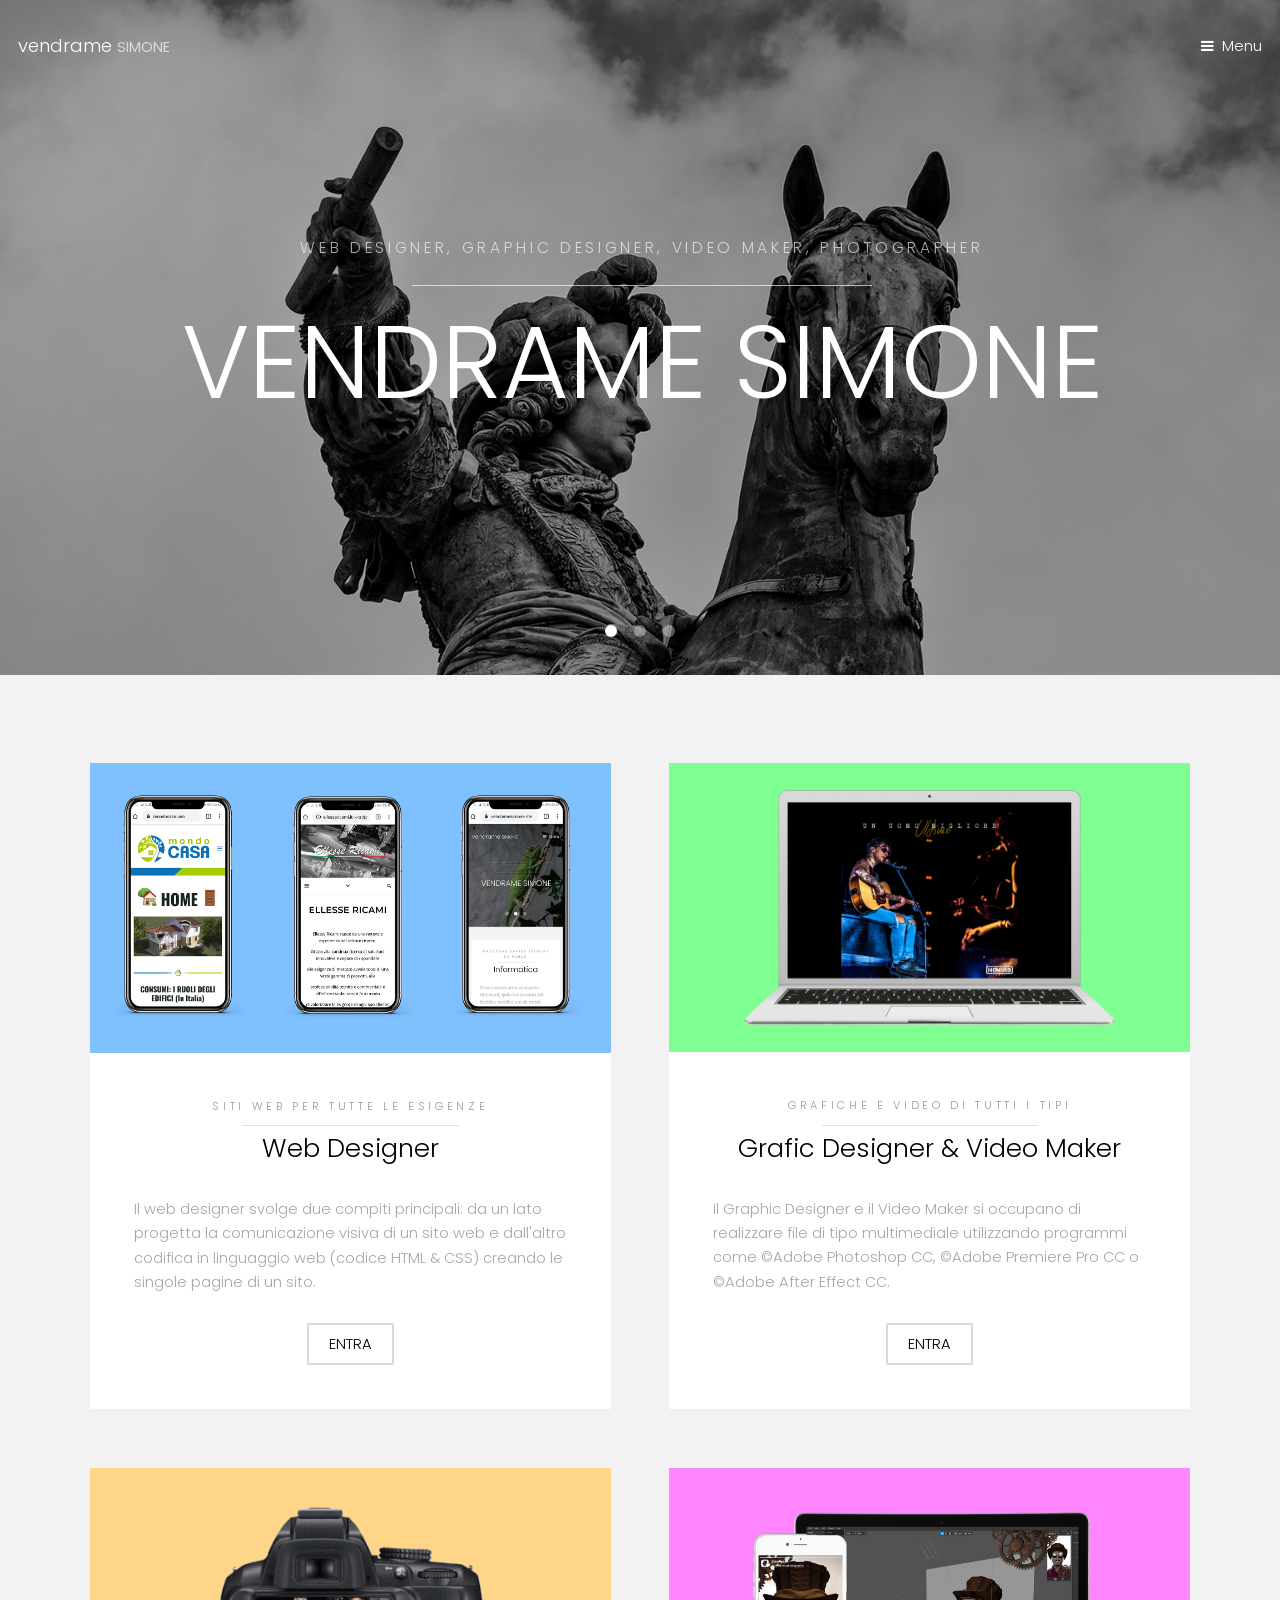
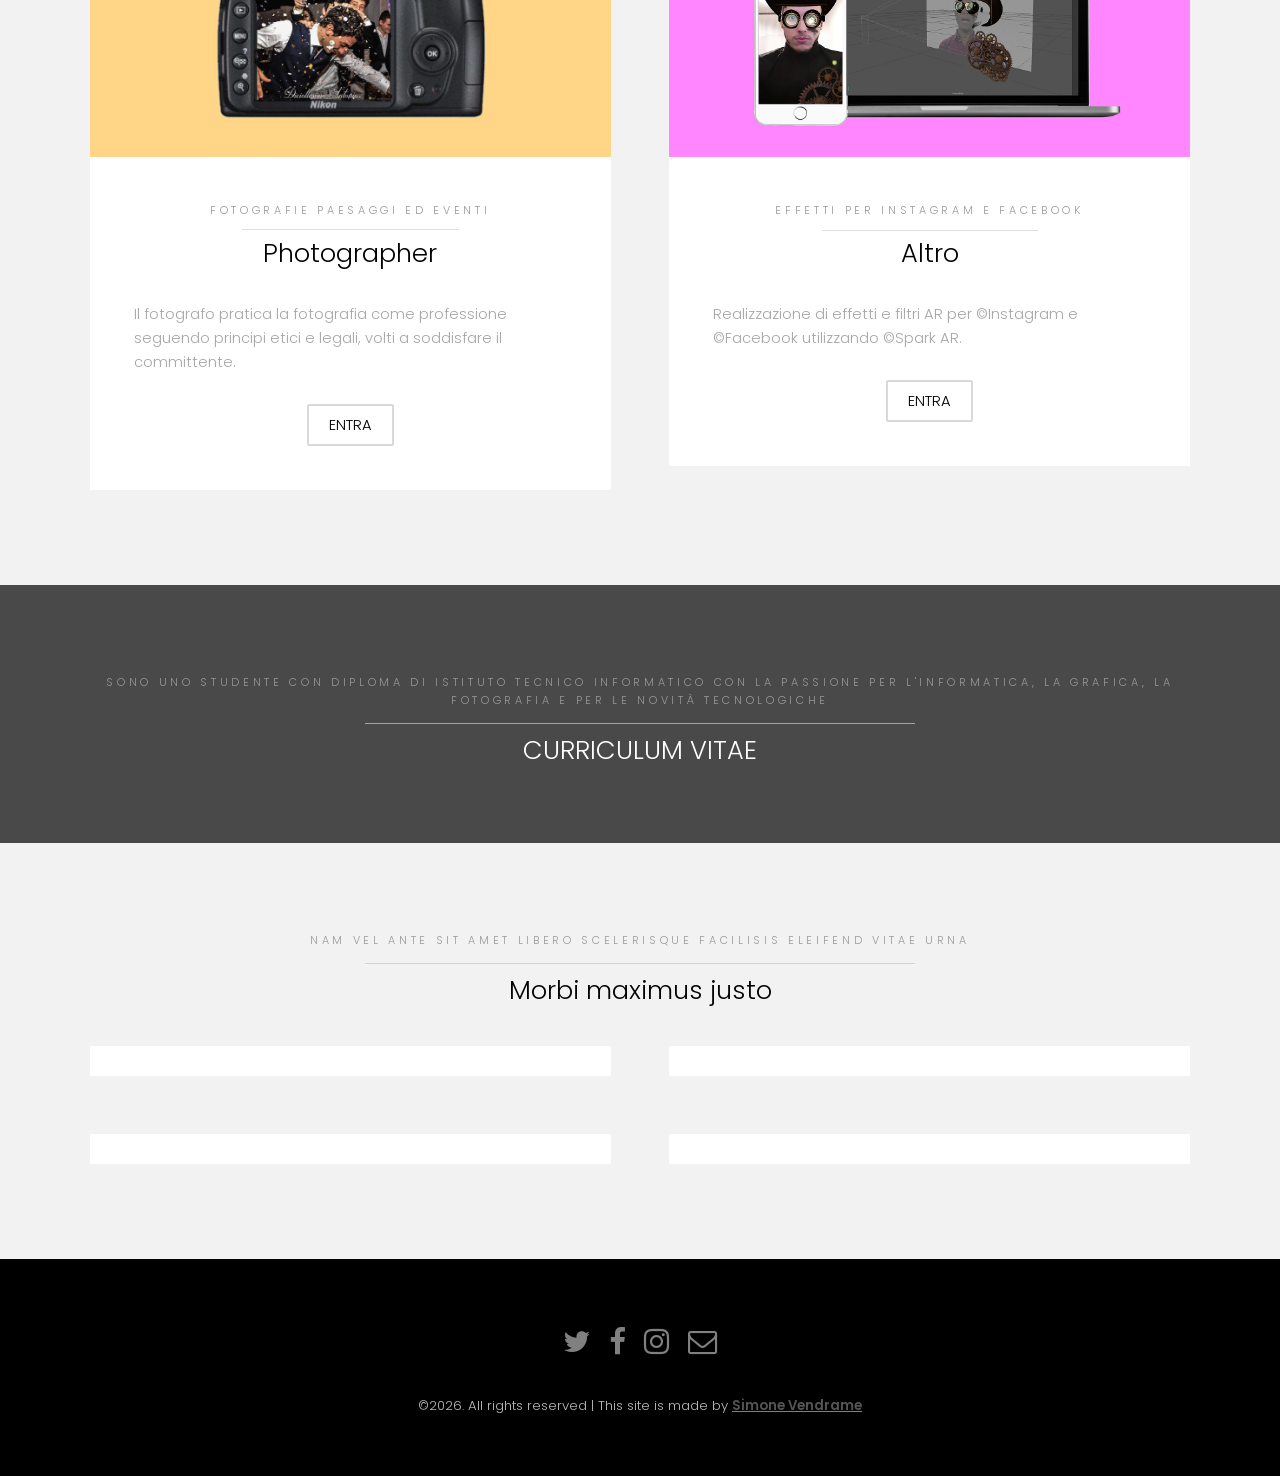
==== contactus.html @ 782433f9 "Add files via upload" ====
<!DOCTYPE HTML>
<html>
	<head>
		<title>Vendrame Simone</title>
		<link rel="shortcut icon" href="https://www.vendramesimone.me/images/favicon.ico" type="image/ico" />
		<meta charset="utf-8" />
		<meta name="viewport" content="width=device-width, initial-scale=1" />
		<link rel="stylesheet" href="assets/css/main.css" />
	</head>
	<body>

		<!-- Header -->
			<header id="header" class="alt">
				<div class="logo"><a src="https://www.vendramesimone.me">vendrame <span>SIMONE</span></a></div>
				<a href="#menu">Menu</a>
			</header>
		<!-- Nav -->
			<nav id="menu">
				<ul class="links">
					<li><a href="https://www.vendramesimone.me">Home</a></li>
					<li><a href="webdesigner.html">Web Designer</a></li>
					<li><a href="graphicdesigner.html">Graphic Designer</a></li>
					<li><a href="photographer.html">Photographer</a></li>
					<li><a href="other.html">Altro</a></li>
					<li><a href="contactus.html">Contatti</a></li>
					<li><a href="generic.html">generic</a></li>
					<li><a href="elements.html">elements</a></li>
				</ul>
			</nav>

		<!-- Banner -->
			<section class="banner full">
				<article>
					<img src="images/Parigi-185.jpg" alt="" />
					<div class="inner">
						<header>
							<p style="font-size: 1.2vw">Web Designer, Graphic Designer, Video Maker, Photographer</p>
							<a href="vendramesimone.me"><h2 style="font-size: 8vw">VENDRAME SIMONE</h2></a>
						</header>
					</div>
				</article>
				<article>
					<img src="images/POLA-28.jpg" alt="" />
					<div class="inner">
						<header>
							<p style="font-size: 1.2vw">Web Designer, Graphic Designer, Video Maker, Photographer</p>
							<a href="vendramesimone.me"><h2 style="font-size: 8vw">VENDRAME SIMONE</h2></a>
						</header>
					</div>
				</article>
				<article>
					<img src="images/Parigi-132.jpg"  alt="" />
					<div class="inner">
						<header>
							<p style="font-size: 1.2vw">Web Designer, Graphic Designer, Video Maker, Photographer</p>
							<a href="vendramesimone.me"><h2 style="font-size: 8vw">VENDRAME SIMONE</h2></a>
						</header>
					</div>
				</article>
			</section>

		<!-- One -->
			<section id="one" class="wrapper style2">
				<div class="inner">
					<div class="grid-style">

						<div>
							<div class="box">
								<div class="image fit">
									<img src="images/siti1.jpg" alt="" />
								</div>
								<div class="content">
									<header class="align-center">
										<p>siti web per tutte le esigenze</p>
										<h2>Web Designer</h2>
									</header>
									<p>Il web designer svolge due compiti principali: da un lato progetta la comunicazione visiva di un sito web e dall'altro codifica in linguaggio web (codice HTML & CSS) creando le singole pagine di un sito.</p>
									<footer class="align-center">
										<a href="#" class="button alt">Entra</a>
									</footer>
								</div>
							</div>
						</div>

						<div>
							<div class="box">
								<div class="image fit">
									<img src="images/grafica.gif" alt="" />
								</div>
								<div class="content">
									<header class="align-center">
										<p>grafiche e video di tutti i tipi</p>
										<h2>Grafic Designer & Video Maker</h2>
									</header>
									<p>Il Graphic Designer e il Video Maker si occupano di realizzare file di tipo multimediale utilizzando programmi come &copyAdobe Photoshop CC, &copyAdobe Premiere Pro CC o &copyAdobe After Effect CC.<br></p>
									<footer class="align-center">
										<a href="#" class="button alt">Entra</a>
									</footer>
								</div>
							</div>
						</div>
						<div>
							<div class="box">
								<div class="image fit">
									<img src="images/fotografie.gif" alt="" />
								</div>
								<div class="content">
									<header class="align-center">
										<p>fotografie paesaggi ed eventi</p>
										<h2>Photographer</h2>
									</header>
									<p>Il fotografo pratica la fotografia come professione seguendo principi etici e legali, volti a soddisfare il committente.<br></p>
									<footer class="align-center">
										<a href="#" class="button alt">Entra</a>
									</footer>
								</div>
							</div>
						</div>
						<div style="align:center">
							<div class="box">
								<div class="image fit">
									<img src="images/altro1.jpg" alt="" />
								</div>
								<div class="content">
									<header class="align-center">
										<p>effetti per instagram e facebook</p>
										<h2>Altro</h2>
									</header>
									<p>Realizzazione di effetti e filtri AR per &copyInstagram e &copyFacebook utilizzando &copySpark AR.</p>
									<footer class="align-center">
										<a href="#" class="button alt">Entra</a>
									</footer>
								</div>
							</div>
						</div>

					</div>
				</div>
			</section>

		<!-- Two -->
			<section id="two" class="wrapper style3">
				<div class="inner">
					<header class="align-center">
						<p>sono uno studente con diploma di Istituto Tecnico Informatico con la passione per l'informatica, la grafica, la fotografia e per le novità tecnologiche</p>
						<h2>CURRICULUM VITAE</h2>
					</header>
				</div>
			</section>

		<!-- Three -->
			<section id="three" class="wrapper style2">
				<div class="inner">
					<header class="align-center">
						<p class="special">Nam vel ante sit amet libero scelerisque facilisis eleifend vitae urna</p>
						<h2>Morbi maximus justo</h2>
					</header>
					<div class="gallery">
						<div>
							<div class="image fit">
								<a href="#"><img src="images/pic01.jpg" alt="" /></a>
							</div>
						</div>
						<div>
							<div class="image fit">
								<a href="#"><img src="images/pic02.jpg" alt="" /></a>
							</div>
						</div>
						<div>
							<div class="image fit">
								<a href="#"><img src="images/pic03.jpg" alt="" /></a>
							</div>
						</div>
						<div>
							<div class="image fit">
								<a href="#"><img src="images/pic04.jpg" alt="" /></a>
							</div>
						</div>
					</div>
				</div>
			</section>


		<!-- Footer -->
			<footer id="footer">
				<div class="container">
					<ul class="icons">
						<li><a href="#" class="icon fa-twitter"><span class="label">Twitter</span></a></li>
						<li><a href="#" class="icon fa-facebook"><span class="label">Facebook</span></a></li>
						<li><a href="#" class="icon fa-instagram"><span class="label">Instagram</span></a></li>
						<li><a href="#" class="icon fa-envelope-o"><span class="label">Email</span></a></li>
					</ul>
				</div>

				<div class="copyright">
					&copy;<script>document.write(new Date().getFullYear());</script>. All rights reserved | This site is made by <a href="https://www.vendramesimone.me"><b>Simone Vendrame</b></a>
				</div>
			</footer>

		<!-- Scripts -->
			<script src="assets/js/jquery.min.js"></script>
			<script src="assets/js/jquery.scrollex.min.js"></script>
			<script src="assets/js/skel.min.js"></script>
			<script src="assets/js/util.js"></script>
			<script src="assets/js/main.js"></script>
	</body>
</html>
---- assets/css/main.css ----
@charset "UTF-8";
@import url(font-awesome.min.css);
@import url("https://fonts.googleapis.com/css?family=Poppins:300,400,500,600,700");

/*
	Hielo by TEMPLATED
	templated.co @templatedco
	Released for free under the Creative Commons Attribution 3.0 license (templated.co/license)
*/

/* Reset */

	html, body, div, span, applet, object, iframe, h1, h2, h3, h4, h5, h6, p, blockquote, pre, a, abbr, acronym, address, big, cite, code, del, dfn, em, img, ins, kbd, q, s, samp, small, strike, strong, sub, sup, tt, var, b, u, i, center, dl, dt, dd, ol, ul, li, fieldset, form, label, legend, table, caption, tbody, tfoot, thead, tr, th, td, article, aside, canvas, details, embed, figure, figcaption, footer, header, hgroup, menu, nav, output, ruby, section, summary, time, mark, audio, video {
		margin: 0;
		padding: 0;
		border: 0;
		font-size: 100%;
		font: inherit;
		vertical-align: baseline;
	}

	article, aside, details, figcaption, figure, footer, header, hgroup, menu, nav, section {
		display: block;
	}

	body {
		line-height: 1;
	}

	ol, ul {
		list-style: none;
	}

	blockquote, q {
		quotes: none;
	}

	blockquote:before, blockquote:after, q:before, q:after {
		content: '';
		content: none;
	}

	table {
		border-collapse: collapse;
		border-spacing: 0;
	}

	body {
		-webkit-text-size-adjust: none;
	}

/* Box Model */

	*, *:before, *:after {
		-moz-box-sizing: border-box;
		-webkit-box-sizing: border-box;
		box-sizing: border-box;
	}

/* Containers */

	.container {
		margin-left: auto;
		margin-right: auto;
	}

	.container.\31 25\25 {
		width: 100%;
		max-width: 100rem;
		min-width: 80rem;
	}

	.container.\37 5\25 {
		width: 60rem;
	}

	.container.\35 0\25 {
		width: 40rem;
	}

	.container.\32 5\25 {
		width: 20rem;
	}

	.container {
		width: 80rem;
	}

	@media screen and (max-width: 1680px) {

		.container.\31 25\25 {
			width: 100%;
			max-width: 100rem;
			min-width: 80rem;
		}

		.container.\37 5\25 {
			width: 60rem;
		}

		.container.\35 0\25 {
			width: 40rem;
		}

		.container.\32 5\25 {
			width: 20rem;
		}

		.container {
			width: 80rem;
		}

	}

	@media screen and (max-width: 1280px) {

		.container.\31 25\25 {
			width: 100%;
			max-width: 81.25rem;
			min-width: 65rem;
		}

		.container.\37 5\25 {
			width: 48.75rem;
		}

		.container.\35 0\25 {
			width: 32.5rem;
		}

		.container.\32 5\25 {
			width: 16.25rem;
		}

		.container {
			width: 65rem;
		}

	}

	@media screen and (max-width: 980px) {

		.container.\31 25\25 {
			width: 100%;
			max-width: 112.5%;
			min-width: 90%;
		}

		.container.\37 5\25 {
			width: 67.5%;
		}

		.container.\35 0\25 {
			width: 45%;
		}

		.container.\32 5\25 {
			width: 22.5%;
		}

		.container {
			width: 90%;
		}

	}

	@media screen and (max-width: 736px) {

		.container.\31 25\25 {
			width: 100%;
			max-width: 112.5%;
			min-width: 90%;
		}

		.container.\37 5\25 {
			width: 67.5%;
		}

		.container.\35 0\25 {
			width: 45%;
		}

		.container.\32 5\25 {
			width: 22.5%;
		}

		.container {
			width: 90% !important;
		}

	}

	@media screen and (max-width: 480px) {

		.container.\31 25\25 {
			width: 100%;
			max-width: 112.5%;
			min-width: 90%;
		}

		.container.\37 5\25 {
			width: 67.5%;
		}

		.container.\35 0\25 {
			width: 45%;
		}

		.container.\32 5\25 {
			width: 22.5%;
		}

		.container {
			width: 90% !important;
		}

	}

/* Grid */

	.row {
		border-bottom: solid 1px transparent;
		-moz-box-sizing: border-box;
		-webkit-box-sizing: border-box;
		box-sizing: border-box;
	}

	.row > * {
		float: left;
		-moz-box-sizing: border-box;
		-webkit-box-sizing: border-box;
		box-sizing: border-box;
	}

	.row:after, .row:before {
		content: '';
		display: block;
		clear: both;
		height: 0;
	}

	.row.uniform > * > :first-child {
		margin-top: 0;
	}

	.row.uniform > * > :last-child {
		margin-bottom: 0;
	}

	.row.\30 \25 > * {
		padding: 0 0 0 0rem;
	}

	.row.\30 \25 {
		margin: 0 0 -1px 0rem;
	}

	.row.uniform.\30 \25 > * {
		padding: 0rem 0 0 0rem;
	}

	.row.uniform.\30 \25 {
		margin: 0rem 0 -1px 0rem;
	}

	.row > * {
		padding: 0 0 0 2rem;
	}

	.row {
		margin: 0 0 -1px -2rem;
	}

	.row.uniform > * {
		padding: 2rem 0 0 2rem;
	}

	.row.uniform {
		margin: -2rem 0 -1px -2rem;
	}

	.row.\32 00\25 > * {
		padding: 0 0 0 4rem;
	}

	.row.\32 00\25 {
		margin: 0 0 -1px -4rem;
	}

	.row.uniform.\32 00\25 > * {
		padding: 4rem 0 0 4rem;
	}

	.row.uniform.\32 00\25 {
		margin: -4rem 0 -1px -4rem;
	}

	.row.\31 50\25 > * {
		padding: 0 0 0 3rem;
	}

	.row.\31 50\25 {
		margin: 0 0 -1px -3rem;
	}

	.row.uniform.\31 50\25 > * {
		padding: 3rem 0 0 3rem;
	}

	.row.uniform.\31 50\25 {
		margin: -3rem 0 -1px -3rem;
	}

	.row.\35 0\25 > * {
		padding: 0 0 0 1rem;
	}

	.row.\35 0\25 {
		margin: 0 0 -1px -1rem;
	}

	.row.uniform.\35 0\25 > * {
		padding: 1rem 0 0 1rem;
	}

	.row.uniform.\35 0\25 {
		margin: -1rem 0 -1px -1rem;
	}

	.row.\32 5\25 > * {
		padding: 0 0 0 0.5rem;
	}

	.row.\32 5\25 {
		margin: 0 0 -1px -0.5rem;
	}

	.row.uniform.\32 5\25 > * {
		padding: 0.5rem 0 0 0.5rem;
	}

	.row.uniform.\32 5\25 {
		margin: -0.5rem 0 -1px -0.5rem;
	}

	.\31 2u, .\31 2u\24 {
		width: 100%;
		clear: none;
		margin-left: 0;
	}

	.\31 1u, .\31 1u\24 {
		width: 91.6666666667%;
		clear: none;
		margin-left: 0;
	}

	.\31 0u, .\31 0u\24 {
		width: 83.3333333333%;
		clear: none;
		margin-left: 0;
	}

	.\39 u, .\39 u\24 {
		width: 75%;
		clear: none;
		margin-left: 0;
	}

	.\38 u, .\38 u\24 {
		width: 66.6666666667%;
		clear: none;
		margin-left: 0;
	}

	.\37 u, .\37 u\24 {
		width: 58.3333333333%;
		clear: none;
		margin-left: 0;
	}

	.\36 u, .\36 u\24 {
		width: 50%;
		clear: none;
		margin-left: 0;
	}

	.\35 u, .\35 u\24 {
		width: 41.6666666667%;
		clear: none;
		margin-left: 0;
	}

	.\34 u, .\34 u\24 {
		width: 33.3333333333%;
		clear: none;
		margin-left: 0;
	}

	.\33 u, .\33 u\24 {
		width: 25%;
		clear: none;
		margin-left: 0;
	}

	.\32 u, .\32 u\24 {
		width: 16.6666666667%;
		clear: none;
		margin-left: 0;
	}

	.\31 u, .\31 u\24 {
		width: 8.3333333333%;
		clear: none;
		margin-left: 0;
	}

	.\31 2u\24 + *,
	.\31 1u\24 + *,
	.\31 0u\24 + *,
	.\39 u\24 + *,
	.\38 u\24 + *,
	.\37 u\24 + *,
	.\36 u\24 + *,
	.\35 u\24 + *,
	.\34 u\24 + *,
	.\33 u\24 + *,
	.\32 u\24 + *,
	.\31 u\24 + * {
		clear: left;
	}

	.\-11u {
		margin-left: 91.66667%;
	}

	.\-10u {
		margin-left: 83.33333%;
	}

	.\-9u {
		margin-left: 75%;
	}

	.\-8u {
		margin-left: 66.66667%;
	}

	.\-7u {
		margin-left: 58.33333%;
	}

	.\-6u {
		margin-left: 50%;
	}

	.\-5u {
		margin-left: 41.66667%;
	}

	.\-4u {
		margin-left: 33.33333%;
	}

	.\-3u {
		margin-left: 25%;
	}

	.\-2u {
		margin-left: 16.66667%;
	}

	.\-1u {
		margin-left: 8.33333%;
	}

	@media screen and (max-width: 1680px) {

		.row > * {
			padding: 0 0 0 2rem;
		}

		.row {
			margin: 0 0 -1px -2rem;
		}

		.row.uniform > * {
			padding: 2rem 0 0 2rem;
		}

		.row.uniform {
			margin: -2rem 0 -1px -2rem;
		}

		.row.\32 00\25 > * {
			padding: 0 0 0 4rem;
		}

		.row.\32 00\25 {
			margin: 0 0 -1px -4rem;
		}

		.row.uniform.\32 00\25 > * {
			padding: 4rem 0 0 4rem;
		}

		.row.uniform.\32 00\25 {
			margin: -4rem 0 -1px -4rem;
		}

		.row.\31 50\25 > * {
			padding: 0 0 0 3rem;
		}

		.row.\31 50\25 {
			margin: 0 0 -1px -3rem;
		}

		.row.uniform.\31 50\25 > * {
			padding: 3rem 0 0 3rem;
		}

		.row.uniform.\31 50\25 {
			margin: -3rem 0 -1px -3rem;
		}

		.row.\35 0\25 > * {
			padding: 0 0 0 1rem;
		}

		.row.\35 0\25 {
			margin: 0 0 -1px -1rem;
		}

		.row.uniform.\35 0\25 > * {
			padding: 1rem 0 0 1rem;
		}

		.row.uniform.\35 0\25 {
			margin: -1rem 0 -1px -1rem;
		}

		.row.\32 5\25 > * {
			padding: 0 0 0 0.5rem;
		}

		.row.\32 5\25 {
			margin: 0 0 -1px -0.5rem;
		}

		.row.uniform.\32 5\25 > * {
			padding: 0.5rem 0 0 0.5rem;
		}

		.row.uniform.\32 5\25 {
			margin: -0.5rem 0 -1px -0.5rem;
		}

		.\31 2u\28xlarge\29, .\31 2u\24\28xlarge\29 {
			width: 100%;
			clear: none;
			margin-left: 0;
		}

		.\31 1u\28xlarge\29, .\31 1u\24\28xlarge\29 {
			width: 91.6666666667%;
			clear: none;
			margin-left: 0;
		}

		.\31 0u\28xlarge\29, .\31 0u\24\28xlarge\29 {
			width: 83.3333333333%;
			clear: none;
			margin-left: 0;
		}

		.\39 u\28xlarge\29, .\39 u\24\28xlarge\29 {
			width: 75%;
			clear: none;
			margin-left: 0;
		}

		.\38 u\28xlarge\29, .\38 u\24\28xlarge\29 {
			width: 66.6666666667%;
			clear: none;
			margin-left: 0;
		}

		.\37 u\28xlarge\29, .\37 u\24\28xlarge\29 {
			width: 58.3333333333%;
			clear: none;
			margin-left: 0;
		}

		.\36 u\28xlarge\29, .\36 u\24\28xlarge\29 {
			width: 50%;
			clear: none;
			margin-left: 0;
		}

		.\35 u\28xlarge\29, .\35 u\24\28xlarge\29 {
			width: 41.6666666667%;
			clear: none;
			margin-left: 0;
		}

		.\34 u\28xlarge\29, .\34 u\24\28xlarge\29 {
			width: 33.3333333333%;
			clear: none;
			margin-left: 0;
		}

		.\33 u\28xlarge\29, .\33 u\24\28xlarge\29 {
			width: 25%;
			clear: none;
			margin-left: 0;
		}

		.\32 u\28xlarge\29, .\32 u\24\28xlarge\29 {
			width: 16.6666666667%;
			clear: none;
			margin-left: 0;
		}

		.\31 u\28xlarge\29, .\31 u\24\28xlarge\29 {
			width: 8.3333333333%;
			clear: none;
			margin-left: 0;
		}

		.\31 2u\24\28xlarge\29 + *,
		.\31 1u\24\28xlarge\29 + *,
		.\31 0u\24\28xlarge\29 + *,
		.\39 u\24\28xlarge\29 + *,
		.\38 u\24\28xlarge\29 + *,
		.\37 u\24\28xlarge\29 + *,
		.\36 u\24\28xlarge\29 + *,
		.\35 u\24\28xlarge\29 + *,
		.\34 u\24\28xlarge\29 + *,
		.\33 u\24\28xlarge\29 + *,
		.\32 u\24\28xlarge\29 + *,
		.\31 u\24\28xlarge\29 + * {
			clear: left;
		}

		.\-11u\28xlarge\29 {
			margin-left: 91.66667%;
		}

		.\-10u\28xlarge\29 {
			margin-left: 83.33333%;
		}

		.\-9u\28xlarge\29 {
			margin-left: 75%;
		}

		.\-8u\28xlarge\29 {
			margin-left: 66.66667%;
		}

		.\-7u\28xlarge\29 {
			margin-left: 58.33333%;
		}

		.\-6u\28xlarge\29 {
			margin-left: 50%;
		}

		.\-5u\28xlarge\29 {
			margin-left: 41.66667%;
		}

		.\-4u\28xlarge\29 {
			margin-left: 33.33333%;
		}

		.\-3u\28xlarge\29 {
			margin-left: 25%;
		}

		.\-2u\28xlarge\29 {
			margin-left: 16.66667%;
		}

		.\-1u\28xlarge\29 {
			margin-left: 8.33333%;
		}

	}

	@media screen and (max-width: 1280px) {

		.row > * {
			padding: 0 0 0 1.5rem;
		}

		.row {
			margin: 0 0 -1px -1.5rem;
		}

		.row.uniform > * {
			padding: 1.5rem 0 0 1.5rem;
		}

		.row.uniform {
			margin: -1.5rem 0 -1px -1.5rem;
		}

		.row.\32 00\25 > * {
			padding: 0 0 0 3rem;
		}

		.row.\32 00\25 {
			margin: 0 0 -1px -3rem;
		}

		.row.uniform.\32 00\25 > * {
			padding: 3rem 0 0 3rem;
		}

		.row.uniform.\32 00\25 {
			margin: -3rem 0 -1px -3rem;
		}

		.row.\31 50\25 > * {
			padding: 0 0 0 2.25rem;
		}

		.row.\31 50\25 {
			margin: 0 0 -1px -2.25rem;
		}

		.row.uniform.\31 50\25 > * {
			padding: 2.25rem 0 0 2.25rem;
		}

		.row.uniform.\31 50\25 {
			margin: -2.25rem 0 -1px -2.25rem;
		}

		.row.\35 0\25 > * {
			padding: 0 0 0 0.75rem;
		}

		.row.\35 0\25 {
			margin: 0 0 -1px -0.75rem;
		}

		.row.uniform.\35 0\25 > * {
			padding: 0.75rem 0 0 0.75rem;
		}

		.row.uniform.\35 0\25 {
			margin: -0.75rem 0 -1px -0.75rem;
		}

		.row.\32 5\25 > * {
			padding: 0 0 0 0.375rem;
		}

		.row.\32 5\25 {
			margin: 0 0 -1px -0.375rem;
		}

		.row.uniform.\32 5\25 > * {
			padding: 0.375rem 0 0 0.375rem;
		}

		.row.uniform.\32 5\25 {
			margin: -0.375rem 0 -1px -0.375rem;
		}

		.\31 2u\28large\29, .\31 2u\24\28large\29 {
			width: 100%;
			clear: none;
			margin-left: 0;
		}

		.\31 1u\28large\29, .\31 1u\24\28large\29 {
			width: 91.6666666667%;
			clear: none;
			margin-left: 0;
		}

		.\31 0u\28large\29, .\31 0u\24\28large\29 {
			width: 83.3333333333%;
			clear: none;
			margin-left: 0;
		}

		.\39 u\28large\29, .\39 u\24\28large\29 {
			width: 75%;
			clear: none;
			margin-left: 0;
		}

		.\38 u\28large\29, .\38 u\24\28large\29 {
			width: 66.6666666667%;
			clear: none;
			margin-left: 0;
		}

		.\37 u\28large\29, .\37 u\24\28large\29 {
			width: 58.3333333333%;
			clear: none;
			margin-left: 0;
		}

		.\36 u\28large\29, .\36 u\24\28large\29 {
			width: 50%;
			clear: none;
			margin-left: 0;
		}

		.\35 u\28large\29, .\35 u\24\28large\29 {
			width: 41.6666666667%;
			clear: none;
			margin-left: 0;
		}

		.\34 u\28large\29, .\34 u\24\28large\29 {
			width: 33.3333333333%;
			clear: none;
			margin-left: 0;
		}

		.\33 u\28large\29, .\33 u\24\28large\29 {
			width: 25%;
			clear: none;
			margin-left: 0;
		}

		.\32 u\28large\29, .\32 u\24\28large\29 {
			width: 16.6666666667%;
			clear: none;
			margin-left: 0;
		}

		.\31 u\28large\29, .\31 u\24\28large\29 {
			width: 8.3333333333%;
			clear: none;
			margin-left: 0;
		}

		.\31 2u\24\28large\29 + *,
		.\31 1u\24\28large\29 + *,
		.\31 0u\24\28large\29 + *,
		.\39 u\24\28large\29 + *,
		.\38 u\24\28large\29 + *,
		.\37 u\24\28large\29 + *,
		.\36 u\24\28large\29 + *,
		.\35 u\24\28large\29 + *,
		.\34 u\24\28large\29 + *,
		.\33 u\24\28large\29 + *,
		.\32 u\24\28large\29 + *,
		.\31 u\24\28large\29 + * {
			clear: left;
		}

		.\-11u\28large\29 {
			margin-left: 91.66667%;
		}

		.\-10u\28large\29 {
			margin-left: 83.33333%;
		}

		.\-9u\28large\29 {
			margin-left: 75%;
		}

		.\-8u\28large\29 {
			margin-left: 66.66667%;
		}

		.\-7u\28large\29 {
			margin-left: 58.33333%;
		}

		.\-6u\28large\29 {
			margin-left: 50%;
		}

		.\-5u\28large\29 {
			margin-left: 41.66667%;
		}

		.\-4u\28large\29 {
			margin-left: 33.33333%;
		}

		.\-3u\28large\29 {
			margin-left: 25%;
		}

		.\-2u\28large\29 {
			margin-left: 16.66667%;
		}

		.\-1u\28large\29 {
			margin-left: 8.33333%;
		}

	}

	@media screen and (max-width: 980px) {

		.row > * {
			padding: 0 0 0 1.5rem;
		}

		.row {
			margin: 0 0 -1px -1.5rem;
		}

		.row.uniform > * {
			padding: 1.5rem 0 0 1.5rem;
		}

		.row.uniform {
			margin: -1.5rem 0 -1px -1.5rem;
		}

		.row.\32 00\25 > * {
			padding: 0 0 0 3rem;
		}

		.row.\32 00\25 {
			margin: 0 0 -1px -3rem;
		}

		.row.uniform.\32 00\25 > * {
			padding: 3rem 0 0 3rem;
		}

		.row.uniform.\32 00\25 {
			margin: -3rem 0 -1px -3rem;
		}

		.row.\31 50\25 > * {
			padding: 0 0 0 2.25rem;
		}

		.row.\31 50\25 {
			margin: 0 0 -1px -2.25rem;
		}

		.row.uniform.\31 50\25 > * {
			padding: 2.25rem 0 0 2.25rem;
		}

		.row.uniform.\31 50\25 {
			margin: -2.25rem 0 -1px -2.25rem;
		}

		.row.\35 0\25 > * {
			padding: 0 0 0 0.75rem;
		}

		.row.\35 0\25 {
			margin: 0 0 -1px -0.75rem;
		}

		.row.uniform.\35 0\25 > * {
			padding: 0.75rem 0 0 0.75rem;
		}

		.row.uniform.\35 0\25 {
			margin: -0.75rem 0 -1px -0.75rem;
		}

		.row.\32 5\25 > * {
			padding: 0 0 0 0.375rem;
		}

		.row.\32 5\25 {
			margin: 0 0 -1px -0.375rem;
		}

		.row.uniform.\32 5\25 > * {
			padding: 0.375rem 0 0 0.375rem;
		}

		.row.uniform.\32 5\25 {
			margin: -0.375rem 0 -1px -0.375rem;
		}

		.\31 2u\28medium\29, .\31 2u\24\28medium\29 {
			width: 100%;
			clear: none;
			margin-left: 0;
		}

		.\31 1u\28medium\29, .\31 1u\24\28medium\29 {
			width: 91.6666666667%;
			clear: none;
			margin-left: 0;
		}

		.\31 0u\28medium\29, .\31 0u\24\28medium\29 {
			width: 83.3333333333%;
			clear: none;
			margin-left: 0;
		}

		.\39 u\28medium\29, .\39 u\24\28medium\29 {
			width: 75%;
			clear: none;
			margin-left: 0;
		}

		.\38 u\28medium\29, .\38 u\24\28medium\29 {
			width: 66.6666666667%;
			clear: none;
			margin-left: 0;
		}

		.\37 u\28medium\29, .\37 u\24\28medium\29 {
			width: 58.3333333333%;
			clear: none;
			margin-left: 0;
		}

		.\36 u\28medium\29, .\36 u\24\28medium\29 {
			width: 50%;
			clear: none;
			margin-left: 0;
		}

		.\35 u\28medium\29, .\35 u\24\28medium\29 {
			width: 41.6666666667%;
			clear: none;
			margin-left: 0;
		}

		.\34 u\28medium\29, .\34 u\24\28medium\29 {
			width: 33.3333333333%;
			clear: none;
			margin-left: 0;
		}

		.\33 u\28medium\29, .\33 u\24\28medium\29 {
			width: 25%;
			clear: none;
			margin-left: 0;
		}

		.\32 u\28medium\29, .\32 u\24\28medium\29 {
			width: 16.6666666667%;
			clear: none;
			margin-left: 0;
		}

		.\31 u\28medium\29, .\31 u\24\28medium\29 {
			width: 8.3333333333%;
			clear: none;
			margin-left: 0;
		}

		.\31 2u\24\28medium\29 + *,
		.\31 1u\24\28medium\29 + *,
		.\31 0u\24\28medium\29 + *,
		.\39 u\24\28medium\29 + *,
		.\38 u\24\28medium\29 + *,
		.\37 u\24\28medium\29 + *,
		.\36 u\24\28medium\29 + *,
		.\35 u\24\28medium\29 + *,
		.\34 u\24\28medium\29 + *,
		.\33 u\24\28medium\29 + *,
		.\32 u\24\28medium\29 + *,
		.\31 u\24\28medium\29 + * {
			clear: left;
		}

		.\-11u\28medium\29 {
			margin-left: 91.66667%;
		}

		.\-10u\28medium\29 {
			margin-left: 83.33333%;
		}

		.\-9u\28medium\29 {
			margin-left: 75%;
		}

		.\-8u\28medium\29 {
			margin-left: 66.66667%;
		}

		.\-7u\28medium\29 {
			margin-left: 58.33333%;
		}

		.\-6u\28medium\29 {
			margin-left: 50%;
		}

		.\-5u\28medium\29 {
			margin-left: 41.66667%;
		}

		.\-4u\28medium\29 {
			margin-left: 33.33333%;
		}

		.\-3u\28medium\29 {
			margin-left: 25%;
		}

		.\-2u\28medium\29 {
			margin-left: 16.66667%;
		}

		.\-1u\28medium\29 {
			margin-left: 8.33333%;
		}

	}

	@media screen and (max-width: 736px) {

		.row > * {
			padding: 0 0 0 1.25rem;
		}

		.row {
			margin: 0 0 -1px -1.25rem;
		}

		.row.uniform > * {
			padding: 1.25rem 0 0 1.25rem;
		}

		.row.uniform {
			margin: -1.25rem 0 -1px -1.25rem;
		}

		.row.\32 00\25 > * {
			padding: 0 0 0 2.5rem;
		}

		.row.\32 00\25 {
			margin: 0 0 -1px -2.5rem;
		}

		.row.uniform.\32 00\25 > * {
			padding: 2.5rem 0 0 2.5rem;
		}

		.row.uniform.\32 00\25 {
			margin: -2.5rem 0 -1px -2.5rem;
		}

		.row.\31 50\25 > * {
			padding: 0 0 0 1.875rem;
		}

		.row.\31 50\25 {
			margin: 0 0 -1px -1.875rem;
		}

		.row.uniform.\31 50\25 > * {
			padding: 1.875rem 0 0 1.875rem;
		}

		.row.uniform.\31 50\25 {
			margin: -1.875rem 0 -1px -1.875rem;
		}

		.row.\35 0\25 > * {
			padding: 0 0 0 0.625rem;
		}

		.row.\35 0\25 {
			margin: 0 0 -1px -0.625rem;
		}

		.row.uniform.\35 0\25 > * {
			padding: 0.625rem 0 0 0.625rem;
		}

		.row.uniform.\35 0\25 {
			margin: -0.625rem 0 -1px -0.625rem;
		}

		.row.\32 5\25 > * {
			padding: 0 0 0 0.3125rem;
		}

		.row.\32 5\25 {
			margin: 0 0 -1px -0.3125rem;
		}

		.row.uniform.\32 5\25 > * {
			padding: 0.3125rem 0 0 0.3125rem;
		}

		.row.uniform.\32 5\25 {
			margin: -0.3125rem 0 -1px -0.3125rem;
		}

		.\31 2u\28small\29, .\31 2u\24\28small\29 {
			width: 100%;
			clear: none;
			margin-left: 0;
		}

		.\31 1u\28small\29, .\31 1u\24\28small\29 {
			width: 91.6666666667%;
			clear: none;
			margin-left: 0;
		}

		.\31 0u\28small\29, .\31 0u\24\28small\29 {
			width: 83.3333333333%;
			clear: none;
			margin-left: 0;
		}

		.\39 u\28small\29, .\39 u\24\28small\29 {
			width: 75%;
			clear: none;
			margin-left: 0;
		}

		.\38 u\28small\29, .\38 u\24\28small\29 {
			width: 66.6666666667%;
			clear: none;
			margin-left: 0;
		}

		.\37 u\28small\29, .\37 u\24\28small\29 {
			width: 58.3333333333%;
			clear: none;
			margin-left: 0;
		}

		.\36 u\28small\29, .\36 u\24\28small\29 {
			width: 50%;
			clear: none;
			margin-left: 0;
		}

		.\35 u\28small\29, .\35 u\24\28small\29 {
			width: 41.6666666667%;
			clear: none;
			margin-left: 0;
		}

		.\34 u\28small\29, .\34 u\24\28small\29 {
			width: 33.3333333333%;
			clear: none;
			margin-left: 0;
		}

		.\33 u\28small\29, .\33 u\24\28small\29 {
			width: 25%;
			clear: none;
			margin-left: 0;
		}

		.\32 u\28small\29, .\32 u\24\28small\29 {
			width: 16.6666666667%;
			clear: none;
			margin-left: 0;
		}

		.\31 u\28small\29, .\31 u\24\28small\29 {
			width: 8.3333333333%;
			clear: none;
			margin-left: 0;
		}

		.\31 2u\24\28small\29 + *,
		.\31 1u\24\28small\29 + *,
		.\31 0u\24\28small\29 + *,
		.\39 u\24\28small\29 + *,
		.\38 u\24\28small\29 + *,
		.\37 u\24\28small\29 + *,
		.\36 u\24\28small\29 + *,
		.\35 u\24\28small\29 + *,
		.\34 u\24\28small\29 + *,
		.\33 u\24\28small\29 + *,
		.\32 u\24\28small\29 + *,
		.\31 u\24\28small\29 + * {
			clear: left;
		}

		.\-11u\28small\29 {
			margin-left: 91.66667%;
		}

		.\-10u\28small\29 {
			margin-left: 83.33333%;
		}

		.\-9u\28small\29 {
			margin-left: 75%;
		}

		.\-8u\28small\29 {
			margin-left: 66.66667%;
		}

		.\-7u\28small\29 {
			margin-left: 58.33333%;
		}

		.\-6u\28small\29 {
			margin-left: 50%;
		}

		.\-5u\28small\29 {
			margin-left: 41.66667%;
		}

		.\-4u\28small\29 {
			margin-left: 33.33333%;
		}

		.\-3u\28small\29 {
			margin-left: 25%;
		}

		.\-2u\28small\29 {
			margin-left: 16.66667%;
		}

		.\-1u\28small\29 {
			margin-left: 8.33333%;
		}

	}

	@media screen and (max-width: 480px) {

		.row > * {
			padding: 0 0 0 1.25rem;
		}

		.row {
			margin: 0 0 -1px -1.25rem;
		}

		.row.uniform > * {
			padding: 1.25rem 0 0 1.25rem;
		}

		.row.uniform {
			margin: -1.25rem 0 -1px -1.25rem;
		}

		.row.\32 00\25 > * {
			padding: 0 0 0 2.5rem;
		}

		.row.\32 00\25 {
			margin: 0 0 -1px -2.5rem;
		}

		.row.uniform.\32 00\25 > * {
			padding: 2.5rem 0 0 2.5rem;
		}

		.row.uniform.\32 00\25 {
			margin: -2.5rem 0 -1px -2.5rem;
		}

		.row.\31 50\25 > * {
			padding: 0 0 0 1.875rem;
		}

		.row.\31 50\25 {
			margin: 0 0 -1px -1.875rem;
		}

		.row.uniform.\31 50\25 > * {
			padding: 1.875rem 0 0 1.875rem;
		}

		.row.uniform.\31 50\25 {
			margin: -1.875rem 0 -1px -1.875rem;
		}

		.row.\35 0\25 > * {
			padding: 0 0 0 0.625rem;
		}

		.row.\35 0\25 {
			margin: 0 0 -1px -0.625rem;
		}

		.row.uniform.\35 0\25 > * {
			padding: 0.625rem 0 0 0.625rem;
		}

		.row.uniform.\35 0\25 {
			margin: -0.625rem 0 -1px -0.625rem;
		}

		.row.\32 5\25 > * {
			padding: 0 0 0 0.3125rem;
		}

		.row.\32 5\25 {
			margin: 0 0 -1px -0.3125rem;
		}

		.row.uniform.\32 5\25 > * {
			padding: 0.3125rem 0 0 0.3125rem;
		}

		.row.uniform.\32 5\25 {
			margin: -0.3125rem 0 -1px -0.3125rem;
		}

		.\31 2u\28xsmall\29, .\31 2u\24\28xsmall\29 {
			width: 100%;
			clear: none;
			margin-left: 0;
		}

		.\31 1u\28xsmall\29, .\31 1u\24\28xsmall\29 {
			width: 91.6666666667%;
			clear: none;
			margin-left: 0;
		}

		.\31 0u\28xsmall\29, .\31 0u\24\28xsmall\29 {
			width: 83.3333333333%;
			clear: none;
			margin-left: 0;
		}

		.\39 u\28xsmall\29, .\39 u\24\28xsmall\29 {
			width: 75%;
			clear: none;
			margin-left: 0;
		}

		.\38 u\28xsmall\29, .\38 u\24\28xsmall\29 {
			width: 66.6666666667%;
			clear: none;
			margin-left: 0;
		}

		.\37 u\28xsmall\29, .\37 u\24\28xsmall\29 {
			width: 58.3333333333%;
			clear: none;
			margin-left: 0;
		}

		.\36 u\28xsmall\29, .\36 u\24\28xsmall\29 {
			width: 50%;
			clear: none;
			margin-left: 0;
		}

		.\35 u\28xsmall\29, .\35 u\24\28xsmall\29 {
			width: 41.6666666667%;
			clear: none;
			margin-left: 0;
		}

		.\34 u\28xsmall\29, .\34 u\24\28xsmall\29 {
			width: 33.3333333333%;
			clear: none;
			margin-left: 0;
		}

		.\33 u\28xsmall\29, .\33 u\24\28xsmall\29 {
			width: 25%;
			clear: none;
			margin-left: 0;
		}

		.\32 u\28xsmall\29, .\32 u\24\28xsmall\29 {
			width: 16.6666666667%;
			clear: none;
			margin-left: 0;
		}

		.\31 u\28xsmall\29, .\31 u\24\28xsmall\29 {
			width: 8.3333333333%;
			clear: none;
			margin-left: 0;
		}

		.\31 2u\24\28xsmall\29 + *,
		.\31 1u\24\28xsmall\29 + *,
		.\31 0u\24\28xsmall\29 + *,
		.\39 u\24\28xsmall\29 + *,
		.\38 u\24\28xsmall\29 + *,
		.\37 u\24\28xsmall\29 + *,
		.\36 u\24\28xsmall\29 + *,
		.\35 u\24\28xsmall\29 + *,
		.\34 u\24\28xsmall\29 + *,
		.\33 u\24\28xsmall\29 + *,
		.\32 u\24\28xsmall\29 + *,
		.\31 u\24\28xsmall\29 + * {
			clear: left;
		}

		.\-11u\28xsmall\29 {
			margin-left: 91.66667%;
		}

		.\-10u\28xsmall\29 {
			margin-left: 83.33333%;
		}

		.\-9u\28xsmall\29 {
			margin-left: 75%;
		}

		.\-8u\28xsmall\29 {
			margin-left: 66.66667%;
		}

		.\-7u\28xsmall\29 {
			margin-left: 58.33333%;
		}

		.\-6u\28xsmall\29 {
			margin-left: 50%;
		}

		.\-5u\28xsmall\29 {
			margin-left: 41.66667%;
		}

		.\-4u\28xsmall\29 {
			margin-left: 33.33333%;
		}

		.\-3u\28xsmall\29 {
			margin-left: 25%;
		}

		.\-2u\28xsmall\29 {
			margin-left: 16.66667%;
		}

		.\-1u\28xsmall\29 {
			margin-left: 8.33333%;
		}

	}

/* Basic */

	@-ms-viewport {
		width: device-width;
	}

	body {
		-ms-overflow-style: scrollbar;
	}

	@media screen and (max-width: 480px) {

		html, body {
			min-width: 320px;
		}

	}

	body {
		background: #fff;
	}

		body.is-loading *, body.is-loading *:before, body.is-loading *:after {
			-moz-animation: none !important;
			-webkit-animation: none !important;
			-ms-animation: none !important;
			animation: none !important;
			-moz-transition: none !important;
			-webkit-transition: none !important;
			-ms-transition: none !important;
			transition: none !important;
		}

/* Type */

	html {
		font-size: 13pt;
	}

		@media screen and (max-width: 1680px) {

			html {
				font-size: 11pt;
			}

		}

		@media screen and (max-width: 1280px) {

			html {
				font-size: 11pt;
			}

		}

		@media screen and (max-width: 980px) {

			html {
				font-size: 12pt;
			}

		}

		@media screen and (max-width: 736px) {

			html {
				font-size: 12pt;
			}

		}

		@media screen and (max-width: 480px) {

			html {
				font-size: 12pt;
			}

		}

	body {
		background-color: #fff;
		color: #444;
	}

	body, input, select, textarea {
		font-family: "Poppins", sans-serif;
		font-weight: 300;
		font-size: 1rem;
		line-height: 1.65;
	}

	a {
		text-decoration: underline;
	}

		a:hover {
			text-decoration: none;
		}

	strong, b {
		font-weight: 600;
	}

	em, i {
		font-style: italic;
	}

	p {
		margin: 0 0 2rem 0;
	}

		p.special {
			text-transform: uppercase;
			font-size: .75rem;
			font-weight: 300;
			margin: 0 0 .5rem 0;
			padding: 0 0 1rem 0;
			letter-spacing: .25rem;
		}

			p.special:after {
				content: '';
				position: absolute;
				margin: auto;
				right: 0;
				bottom: 0;
				left: 0;
				width: 50%;
				height: 1px;
				background-color: rgba(0, 0, 0, 0.125);
			}

	h1, h2, h3, h4, h5, h6 {
		font-weight: 300;
		line-height: 1.5;
		margin: 0 0 1rem 0;
	}

		h1 a, h2 a, h3 a, h4 a, h5 a, h6 a {
			color: inherit;
			text-decoration: none;
		}

	h2 {
		font-size: 1.75rem;
	}

	h3 {
		font-size: 1.35rem;
	}

	h4 {
		font-size: 1.1rem;
	}

	h5 {
		font-size: 0.9rem;
	}

	h6 {
		font-size: 0.7rem;
	}

	sub {
		font-size: 0.8rem;
		position: relative;
		top: 0.5rem;
	}

	sup {
		font-size: 0.8rem;
		position: relative;
		top: -0.5rem;
	}

	blockquote {
		border-left: solid 4px;
		font-style: italic;
		margin: 0 0 2rem 0;
		padding: 0.5rem 0 0.5rem 2rem;
	}

	code {
		border-radius: 2px;
		border: solid 1px;
		font-family: "Courier New", monospace;
		font-size: 0.9rem;
		margin: 0 0.25rem;
		padding: 0.25rem 0.65rem;
	}

	pre {
		-webkit-overflow-scrolling: touch;
		font-family: "Courier New", monospace;
		font-size: 0.9rem;
		margin: 0 0 2rem 0;
	}

		pre code {
			display: block;
			line-height: 1.75;
			padding: 1rem 1.5rem;
			overflow-x: auto;
		}

	hr {
		border: 0;
		border-bottom: solid 1px;
		margin: 2rem 0;
	}

		hr.major {
			margin: 3rem 0;
		}

	.align-left {
		text-align: left;
	}

	.align-center {
		text-align: center;
	}

	.align-right {
		text-align: right;
	}

	input, select, textarea {
		color: #555;
	}

	a {
		color: #cadbcc;
	}

	strong, b {
		color: #555;
	}

	h1, h2, h3, h4, h5, h6 {
		color: #555;
	}

	blockquote {
		border-left-color: rgba(144, 144, 144, 0.25);
	}

	code {
		background: rgba(144, 144, 144, 0.075);
		border-color: rgba(144, 144, 144, 0.25);
	}

	hr {
		border-bottom-color: rgba(144, 144, 144, 0.25);
	}

/* Box */

	.box {
		margin-bottom: 2rem;
		background: #FFF;
	}

		.box .image.fit {
			margin: 0;
			border-radius: 0;
		}

			.box .image.fit img {
				border-radius: 0;
			}

		.box header h2 {
			margin-bottom: 2rem;
		}

		.box header p {
			text-transform: uppercase;
			font-size: .75rem;
			font-weight: 300;
			margin: 0 0 .25rem 0;
			padding: 0 0 .75rem 0;
			letter-spacing: .25rem;
		}

			.box header p:after {
				content: '';
				position: absolute;
				margin: auto;
				right: 0;
				bottom: 0;
				left: 0;
				width: 50%;
				height: 1px;
				background-color: rgba(0, 0, 0, 0.125);
			}

		.box .content {
			padding: 3rem;
		}

		.box > :last-child,
		.box > :last-child > :last-child,
		.box > :last-child > :last-child > :last-child {
			margin-bottom: 0;
		}

		.box.alt {
			border: 0;
			border-radius: 0;
			padding: 0;
		}

		@media screen and (max-width: 736px) {

			.box .content {
				padding: 2rem;
			}

		}

	.box {
		border-color: rgba(144, 144, 144, 0.25);
	}

/* Button */

	input[type="submit"],
	input[type="reset"],
	input[type="button"],
	button,
	.button {
		-moz-appearance: none;
		-webkit-appearance: none;
		-ms-appearance: none;
		appearance: none;
		-moz-transition: background-color 0.2s ease-in-out, color 0.2s ease-in-out;
		-webkit-transition: background-color 0.2s ease-in-out, color 0.2s ease-in-out;
		-ms-transition: background-color 0.2s ease-in-out, color 0.2s ease-in-out;
		transition: background-color 0.2s ease-in-out, color 0.2s ease-in-out;
		border-radius: 2px;
		border: 0;
		cursor: pointer;
		display: inline-block;
		font-weight: 300;
		height: 2.85rem;
		line-height: 2.95rem;
		padding: 0 1.5rem;
		text-align: center;
		text-decoration: none;
		text-transform: uppercase;
		white-space: nowrap;
	}

		input[type="submit"].icon,
		input[type="reset"].icon,
		input[type="button"].icon,
		button.icon,
		.button.icon {
			padding-left: 1.35rem;
		}

			input[type="submit"].icon:before,
			input[type="reset"].icon:before,
			input[type="button"].icon:before,
			button.icon:before,
			.button.icon:before {
				margin-right: 0.5rem;
			}

		input[type="submit"].fit,
		input[type="reset"].fit,
		input[type="button"].fit,
		button.fit,
		.button.fit {
			display: block;
			margin: 0 0 1rem 0;
			width: 100%;
		}

		input[type="submit"].small,
		input[type="reset"].small,
		input[type="button"].small,
		button.small,
		.button.small {
			font-size: 0.8rem;
		}

		input[type="submit"].big,
		input[type="reset"].big,
		input[type="button"].big,
		button.big,
		.button.big {
			font-size: 1.35rem;
		}

		input[type="submit"].disabled, input[type="submit"]:disabled,
		input[type="reset"].disabled,
		input[type="reset"]:disabled,
		input[type="button"].disabled,
		input[type="button"]:disabled,
		button.disabled,
		button:disabled,
		.button.disabled,
		.button:disabled {
			-moz-pointer-events: none;
			-webkit-pointer-events: none;
			-ms-pointer-events: none;
			pointer-events: none;
			opacity: 0.25;
		}

		@media screen and (max-width: 480px) {

			input[type="submit"],
			input[type="reset"],
			input[type="button"],
			button,
			.button {
				padding: 0;
				width: 100%;
			}

		}

	input[type="submit"],
	input[type="reset"],
	input[type="button"],
	button,
	.button {
		background-color: #f2f2f2;
		color: #000 !important;
	}

		input[type="submit"]:hover,
		input[type="reset"]:hover,
		input[type="button"]:hover,
		button:hover,
		.button:hover {
			background-color: white;
		}

		input[type="submit"]:active,
		input[type="reset"]:active,
		input[type="button"]:active,
		button:active,
		.button:active {
			background-color: #e5e5e5;
		}

		input[type="submit"].alt,
		input[type="reset"].alt,
		input[type="button"].alt,
		button.alt,
		.button.alt {
			background-color: transparent;
			box-shadow: inset 0 0 0 2px rgba(144, 144, 144, 0.25);
			color: #555 !important;
		}

			input[type="submit"].alt:hover,
			input[type="reset"].alt:hover,
			input[type="button"].alt:hover,
			button.alt:hover,
			.button.alt:hover {
				background-color: rgba(144, 144, 144, 0.075);
			}

			input[type="submit"].alt:active,
			input[type="reset"].alt:active,
			input[type="button"].alt:active,
			button.alt:active,
			.button.alt:active {
				background-color: rgba(144, 144, 144, 0.2);
			}

			input[type="submit"].alt.icon:before,
			input[type="reset"].alt.icon:before,
			input[type="button"].alt.icon:before,
			button.alt.icon:before,
			.button.alt.icon:before {
				color: #bbb;
			}

		input[type="submit"].special,
		input[type="reset"].special,
		input[type="button"].special,
		button.special,
		.button.special {
			background-color: #cadbcc;
			color: #ffffff !important;
		}

			input[type="submit"].special:hover,
			input[type="reset"].special:hover,
			input[type="button"].special:hover,
			button.special:hover,
			.button.special:hover {
				background-color: #9b4f90;
			}

			input[type="submit"].special:active,
			input[type="reset"].special:active,
			input[type="button"].special:active,
			button.special:active,
			.button.special:active {
				background-color: #3c7a54;
			}

/* Form */

	form {
		margin: 0 0 2rem 0;
	}

	label {
		display: block;
		font-size: 0.9rem;
		font-weight: 700;
		margin: 0 0 1rem 0;
	}

	input[type="text"],
	input[type="password"],
	input[type="email"],
	select,
	textarea {
		-moz-appearance: none;
		-webkit-appearance: none;
		-ms-appearance: none;
		appearance: none;
		border-radius: 2px;
		border: none;
		border: solid 1px;
		color: inherit;
		display: block;
		outline: 0;
		padding: 0 1rem;
		text-decoration: none;
		width: 100%;
	}

		input[type="text"]:invalid,
		input[type="password"]:invalid,
		input[type="email"]:invalid,
		select:invalid,
		textarea:invalid {
			box-shadow: none;
		}

	.select-wrapper {
		text-decoration: none;
		display: block;
		position: relative;
	}

		.select-wrapper:before {
			-moz-osx-font-smoothing: grayscale;
			-webkit-font-smoothing: antialiased;
			font-family: FontAwesome;
			font-style: normal;
			font-weight: normal;
			text-transform: none !important;
		}

		.select-wrapper:before {
			content: '\f078';
			display: block;
			height: 2.75rem;
			line-height: 2.75rem;
			pointer-events: none;
			position: absolute;
			right: 0;
			text-align: center;
			top: 0;
			width: 2.75rem;
		}

		.select-wrapper select::-ms-expand {
			display: none;
		}

	input[type="text"],
	input[type="password"],
	input[type="email"],
	select {
		height: 2.75rem;
	}

	textarea {
		padding: 0.75rem 1rem;
	}

	input[type="checkbox"],
	input[type="radio"] {
		-moz-appearance: none;
		-webkit-appearance: none;
		-ms-appearance: none;
		appearance: none;
		display: block;
		float: left;
		margin-right: -2rem;
		opacity: 0;
		width: 1rem;
		z-index: -1;
	}

		input[type="checkbox"] + label,
		input[type="radio"] + label {
			text-decoration: none;
			cursor: pointer;
			display: inline-block;
			font-size: 1rem;
			font-weight: 400;
			padding-left: 2.4rem;
			padding-right: 0.75rem;
			position: relative;
		}

			input[type="checkbox"] + label:before,
			input[type="radio"] + label:before {
				-moz-osx-font-smoothing: grayscale;
				-webkit-font-smoothing: antialiased;
				font-family: FontAwesome;
				font-style: normal;
				font-weight: normal;
				text-transform: none !important;
			}

			input[type="checkbox"] + label:before,
			input[type="radio"] + label:before {
				border-radius: 2px;
				border: solid 1px;
				content: '';
				display: inline-block;
				height: 1.65rem;
				left: 0;
				line-height: 1.58125rem;
				position: absolute;
				text-align: center;
				top: 0;
				width: 1.65rem;
			}

		input[type="checkbox"]:checked + label:before,
		input[type="radio"]:checked + label:before {
			content: '\f00c';
		}

	input[type="checkbox"] + label:before {
		border-radius: 2px;
	}

	input[type="radio"] + label:before {
		border-radius: 100%;
	}

	::-webkit-input-placeholder {
		opacity: 1.0;
	}

	:-moz-placeholder {
		opacity: 1.0;
	}

	::-moz-placeholder {
		opacity: 1.0;
	}

	:-ms-input-placeholder {
		opacity: 1.0;
	}

	.formerize-placeholder {
		opacity: 1.0;
	}

	label {
		color: #555;
	}

	input[type="text"],
	input[type="password"],
	input[type="email"],
	select,
	textarea {
		background: rgba(144, 144, 144, 0.075);
		border-color: rgba(144, 144, 144, 0.25);
	}

		input[type="text"]:focus,
		input[type="password"]:focus,
		input[type="email"]:focus,
		select:focus,
		textarea:focus {
			border-color: #cadbcc;
			box-shadow: 0 0 0 1px #cadbcc;
		}

	.select-wrapper:before {
		color: rgba(144, 144, 144, 0.25);
	}

	input[type="checkbox"] + label,
	input[type="radio"] + label {
		color: #444;
	}

		input[type="checkbox"] + label:before,
		input[type="radio"] + label:before {
			background: rgba(144, 144, 144, 0.075);
			border-color: rgba(144, 144, 144, 0.25);
		}

	input[type="checkbox"]:checked + label:before,
	input[type="radio"]:checked + label:before {
		background-color: #cadbcc;
		border-color: #cadbcc;
		color: #ffffff;
	}

	input[type="checkbox"]:focus + label:before,
	input[type="radio"]:focus + label:before {
		border-color: #cadbcc;
		box-shadow: 0 0 0 1px #cadbcc;
	}

	::-webkit-input-placeholder {
		color: #bbb !important;
	}

	:-moz-placeholder {
		color: #bbb !important;
	}

	::-moz-placeholder {
		color: #bbb !important;
	}

	:-ms-input-placeholder {
		color: #bbb !important;
	}

	.formerize-placeholder {
		color: #bbb !important;
	}

/* Icon */

	.icon {
		text-decoration: none;
		border-bottom: none;
		position: relative;
	}

		.icon:before {
			-moz-osx-font-smoothing: grayscale;
			-webkit-font-smoothing: antialiased;
			font-family: FontAwesome;
			font-style: normal;
			font-weight: normal;
			text-transform: none !important;
		}

		.icon > .label {
			display: none;
		}

/* Image */

	.image {
		border-radius: 2px;
		border: 0;
		display: inline-block;
		position: relative;
	}

		.image img {
			border-radius: 2px;
			display: block;
		}

		.image.left, .image.right {
			max-width: 40%;
		}

			.image.left img, .image.right img {
				width: 100%;
			}

		.image.left {
			float: left;
			margin: 0 1.5rem 1rem 0;
			top: 0.25rem;
		}

		.image.right {
			float: right;
			margin: 0 0 1rem 1.5rem;
			top: 0.25rem;
		}

		.image.fit {
			display: block;
			margin: 0 0 2rem 0;
			width: 100%;
		}

			.image.fit img {
				width: 100%;
			}

		.image.main {
			display: block;
			margin: 0 0 3rem 0;
			width: 100%;
		}

			.image.main img {
				width: 100%;
			}

/* List */

	ol {
		list-style: decimal;
		margin: 0 0 2rem 0;
		padding-left: 1.25rem;
	}

		ol li {
			padding-left: 0.25rem;
		}

	ul {
		list-style: disc;
		margin: 0 0 2rem 0;
		padding-left: 1rem;
	}

		ul li {
			padding-left: 0.5rem;
		}

		ul.alt {
			list-style: none;
			padding-left: 0;
		}

			ul.alt li {
				border-top: solid 1px;
				padding: 0.5rem 0;
			}

				ul.alt li:first-child {
					border-top: 0;
					padding-top: 0;
				}

		ul.icons {
			cursor: default;
			list-style: none;
			padding-left: 0;
		}

			ul.icons li {
				display: inline-block;
				padding: 0 1rem 0 0;
			}

				ul.icons li:last-child {
					padding-right: 0;
				}

				ul.icons li .icon:before {
					font-size: 2rem;
				}

		ul.actions {
			cursor: default;
			list-style: none;
			padding-left: 0;
		}

			ul.actions li {
				display: inline-block;
				padding: 0 1rem 0 0;
				vertical-align: middle;
			}

				ul.actions li:last-child {
					padding-right: 0;
				}

			ul.actions.small li {
				padding: 0 0.5rem 0 0;
			}

			ul.actions.vertical li {
				display: block;
				padding: 1rem 0 0 0;
			}

				ul.actions.vertical li:first-child {
					padding-top: 0;
				}

				ul.actions.vertical li > * {
					margin-bottom: 0;
				}

			ul.actions.vertical.small li {
				padding: 0.5rem 0 0 0;
			}

				ul.actions.vertical.small li:first-child {
					padding-top: 0;
				}

			ul.actions.fit {
				display: table;
				margin-left: -1rem;
				padding: 0;
				table-layout: fixed;
				width: calc(100% + 1rem);
			}

				ul.actions.fit li {
					display: table-cell;
					padding: 0 0 0 1rem;
				}

					ul.actions.fit li > * {
						margin-bottom: 0;
					}

				ul.actions.fit.small {
					margin-left: -0.5rem;
					width: calc(100% + 0.5rem);
				}

					ul.actions.fit.small li {
						padding: 0 0 0 0.5rem;
					}

			@media screen and (max-width: 480px) {

				ul.actions {
					margin: 0 0 2rem 0;
				}

					ul.actions li {
						padding: 1rem 0 0 0;
						display: block;
						text-align: center;
						width: 100%;
					}

						ul.actions li:first-child {
							padding-top: 0;
						}

						ul.actions li > * {
							width: 100%;
							margin: 0 !important;
						}

							ul.actions li > *.icon:before {
								margin-left: -2rem;
							}

					ul.actions.small li {
						padding: 0.5rem 0 0 0;
					}

						ul.actions.small li:first-child {
							padding-top: 0;
						}

			}

	dl {
		margin: 0 0 2rem 0;
	}

		dl dt {
			display: block;
			font-weight: 700;
			margin: 0 0 1rem 0;
		}

		dl dd {
			margin-left: 2rem;
		}

	ul.alt li {
		border-top-color: rgba(144, 144, 144, 0.25);
	}

/* Section/Article */

	section.special, article.special {
		text-align: center;
	}

	header p {
		position: relative;
		margin: 0 0 1.5rem 0;
	}

	header h2 + p {
		font-size: 1.25rem;
		margin-top: -1rem;
	}

	header h3 + p {
		font-size: 1.1rem;
		margin-top: -0.8rem;
	}

	header h4 + p,
	header h5 + p,
	header h6 + p {
		font-size: 0.9rem;
		margin-top: -0.6rem;
	}

	header p {
		color: #bbb;
	}

/* Table */

	.table-wrapper {
		-webkit-overflow-scrolling: touch;
		overflow-x: auto;
	}

	table {
		margin: 0 0 2rem 0;
		width: 100%;
	}

		table tbody tr {
			border: solid 1px;
			border-left: 0;
			border-right: 0;
		}

		table td {
			padding: 0.75rem 0.75rem;
		}

		table th {
			font-size: 0.9rem;
			font-weight: 700;
			padding: 0 0.75rem 0.75rem 0.75rem;
			text-align: left;
		}

		table thead {
			border-bottom: solid 2px;
		}

		table tfoot {
			border-top: solid 2px;
		}

		table.alt {
			border-collapse: separate;
		}

			table.alt tbody tr td {
				border: solid 1px;
				border-left-width: 0;
				border-top-width: 0;
			}

				table.alt tbody tr td:first-child {
					border-left-width: 1px;
				}

			table.alt tbody tr:first-child td {
				border-top-width: 1px;
			}

			table.alt thead {
				border-bottom: 0;
			}

			table.alt tfoot {
				border-top: 0;
			}

	table tbody tr {
		border-color: rgba(144, 144, 144, 0.25);
	}

		table tbody tr:nth-child(2n + 1) {
			background-color: rgba(144, 144, 144, 0.075);
		}

	table th {
		color: #555;
	}

	table thead {
		border-bottom-color: rgba(144, 144, 144, 0.25);
	}

	table tfoot {
		border-top-color: rgba(144, 144, 144, 0.25);
	}

	table.alt tbody tr td {
		border-color: rgba(144, 144, 144, 0.25);
	}

/* Wrapper */

	.wrapper {
		padding: 6rem 0 4rem 0 ;
		position: relative;
		margin: 0;
	}

		.wrapper > .inner {
			margin: 0 auto;
			width: 80rem;
		}

		.wrapper.style1 {
			background-color: #488c61;
			color: #cadbcc;
		}

			.wrapper.style1 input, .wrapper.style1 select, .wrapper.style1 textarea {
				color: #ffffff;
			}

			.wrapper.style1 a {
				color: #ffffff;
			}

			.wrapper.style1 strong, .wrapper.style1 b {
				color: #ffffff;
			}

			.wrapper.style1 h1, .wrapper.style1 h2, .wrapper.style1 h3, .wrapper.style1 h4, .wrapper.style1 h5, .wrapper.style1 h6 {
				color: #ffffff;
			}

			.wrapper.style1 blockquote {
				border-left-color: rgba(255, 255, 255, 0.25);
			}

			.wrapper.style1 code {
				background: rgba(255, 255, 255, 0.075);
				border-color: rgba(255, 255, 255, 0.25);
			}

			.wrapper.style1 hr {
				border-bottom-color: rgba(255, 255, 255, 0.25);
			}

			.wrapper.style1 .box {
				border-color: rgba(255, 255, 255, 0.25);
			}

			.wrapper.style1 input[type="submit"],
			.wrapper.style1 input[type="reset"],
			.wrapper.style1 input[type="button"],
			.wrapper.style1 button,
			.wrapper.style1 .button {
				background-color: #f2f2f2;
				color: #000 !important;
			}

				.wrapper.style1 input[type="submit"]:hover,
				.wrapper.style1 input[type="reset"]:hover,
				.wrapper.style1 input[type="button"]:hover,
				.wrapper.style1 button:hover,
				.wrapper.style1 .button:hover {
					background-color: white;
				}

				.wrapper.style1 input[type="submit"]:active,
				.wrapper.style1 input[type="reset"]:active,
				.wrapper.style1 input[type="button"]:active,
				.wrapper.style1 button:active,
				.wrapper.style1 .button:active {
					background-color: #e5e5e5;
				}

				.wrapper.style1 input[type="submit"].alt,
				.wrapper.style1 input[type="reset"].alt,
				.wrapper.style1 input[type="button"].alt,
				.wrapper.style1 button.alt,
				.wrapper.style1 .button.alt {
					background-color: transparent;
					box-shadow: inset 0 0 0 2px rgba(255, 255, 255, 0.25);
					color: #ffffff !important;
				}

					.wrapper.style1 input[type="submit"].alt:hover,
					.wrapper.style1 input[type="reset"].alt:hover,
					.wrapper.style1 input[type="button"].alt:hover,
					.wrapper.style1 button.alt:hover,
					.wrapper.style1 .button.alt:hover {
						background-color: rgba(255, 255, 255, 0.075);
					}

					.wrapper.style1 input[type="submit"].alt:active,
					.wrapper.style1 input[type="reset"].alt:active,
					.wrapper.style1 input[type="button"].alt:active,
					.wrapper.style1 button.alt:active,
					.wrapper.style1 .button.alt:active {
						background-color: rgba(255, 255, 255, 0.2);
					}

					.wrapper.style1 input[type="submit"].alt.icon:before,
					.wrapper.style1 input[type="reset"].alt.icon:before,
					.wrapper.style1 input[type="button"].alt.icon:before,
					.wrapper.style1 button.alt.icon:before,
					.wrapper.style1 .button.alt.icon:before {
						color: #d0b5cc;
					}

				.wrapper.style1 input[type="submit"].special,
				.wrapper.style1 input[type="reset"].special,
				.wrapper.style1 input[type="button"].special,
				.wrapper.style1 button.special,
				.wrapper.style1 .button.special {
					background-color: #ffffff;
					color: #cadbcc !important;
				}

			.wrapper.style1 label {
				color: #ffffff;
			}

			.wrapper.style1 input[type="text"],
			.wrapper.style1 input[type="password"],
			.wrapper.style1 input[type="email"],
			.wrapper.style1 select,
			.wrapper.style1 textarea {
				background: rgba(255, 255, 255, 0.075);
				border-color: rgba(255, 255, 255, 0.25);
			}

				.wrapper.style1 input[type="text"]:focus,
				.wrapper.style1 input[type="password"]:focus,
				.wrapper.style1 input[type="email"]:focus,
				.wrapper.style1 select:focus,
				.wrapper.style1 textarea:focus {
					border-color: #ffffff;
					box-shadow: 0 0 0 1px #ffffff;
				}

			.wrapper.style1 .select-wrapper:before {
				color: rgba(255, 255, 255, 0.25);
			}

			.wrapper.style1 input[type="checkbox"] + label,
			.wrapper.style1 input[type="radio"] + label {
				color: #488c61;
			}

				.wrapper.style1 input[type="checkbox"] + label:before,
				.wrapper.style1 input[type="radio"] + label:before {
					background: rgba(255, 255, 255, 0.075);
					border-color: rgba(255, 255, 255, 0.25);
				}

			.wrapper.style1 input[type="checkbox"]:checked + label:before,
			.wrapper.style1 input[type="radio"]:checked + label:before {
				background-color: #ffffff;
				border-color: #ffffff;
				color: #cadbcc;
			}

			.wrapper.style1 input[type="checkbox"]:focus + label:before,
			.wrapper.style1 input[type="radio"]:focus + label:before {
				border-color: #ffffff;
				box-shadow: 0 0 0 1px #ffffff;
			}

			.wrapper.style1 ::-webkit-input-placeholder {
				color: #488c61 !important;
			}

			.wrapper.style1 :-moz-placeholder {
				color: #488c61 !important;
			}

			.wrapper.style1 ::-moz-placeholder {
				color: #488c61 !important;
			}

			.wrapper.style1 :-ms-input-placeholder {
				color: #488c61 !important;
			}

			.wrapper.style1 .formerize-placeholder {
				color: #488c61 !important;
			}

			.wrapper.style1 ul.alt li {
				border-top-color: rgba(255, 255, 255, 0.25);
			}

			.wrapper.style1 header p {
				color: #488c61;
			}

			.wrapper.style1 table tbody tr {
				border-color: rgba(255, 255, 255, 0.25);
			}

				.wrapper.style1 table tbody tr:nth-child(2n + 1) {
					background-color: rgba(255, 255, 255, 0.075);
				}

			.wrapper.style1 table th {
				color: #ffffff;
			}

			.wrapper.style1 table thead {
				border-bottom-color: rgba(255, 255, 255, 0.25);
			}

			.wrapper.style1 table tfoot {
				border-top-color: rgba(255, 255, 255, 0.25);
			}

			.wrapper.style1 table.alt tbody tr td {
				border-color: rgba(255, 255, 255, 0.25);
			}

		.wrapper.style2 {
			background-color: #f2f2f2;
			color: #a6a6a6;
		}

			.wrapper.style2 input, .wrapper.style2 select, .wrapper.style2 textarea {
				color: #000;
			}

			.wrapper.style2 a {
				color: #cadbcc;
			}

			.wrapper.style2 strong, .wrapper.style2 b {
				color: #000;
			}

			.wrapper.style2 h1, .wrapper.style2 h2, .wrapper.style2 h3, .wrapper.style2 h4, .wrapper.style2 h5, .wrapper.style2 h6 {
				color: #000;
			}

			.wrapper.style2 blockquote {
				border-left-color: rgba(0, 0, 0, 0.15);
			}

			.wrapper.style2 code {
				background: rgba(0, 0, 0, 0.075);
				border-color: rgba(0, 0, 0, 0.15);
			}

			.wrapper.style2 hr {
				border-bottom-color: rgba(0, 0, 0, 0.15);
			}

			.wrapper.style2 .box {
				border-color: rgba(0, 0, 0, 0.15);
			}

			.wrapper.style2 input[type="submit"],
			.wrapper.style2 input[type="reset"],
			.wrapper.style2 input[type="button"],
			.wrapper.style2 button,
			.wrapper.style2 .button {
				background-color: #000;
				color: #f2f2f2 !important;
			}

				.wrapper.style2 input[type="submit"].alt,
				.wrapper.style2 input[type="reset"].alt,
				.wrapper.style2 input[type="button"].alt,
				.wrapper.style2 button.alt,
				.wrapper.style2 .button.alt {
					background-color: transparent;
					box-shadow: inset 0 0 0 2px rgba(0, 0, 0, 0.15);
					color: #000 !important;
				}

					.wrapper.style2 input[type="submit"].alt:hover,
					.wrapper.style2 input[type="reset"].alt:hover,
					.wrapper.style2 input[type="button"].alt:hover,
					.wrapper.style2 button.alt:hover,
					.wrapper.style2 .button.alt:hover {
						background-color: rgba(0, 0, 0, 0.075);
					}

					.wrapper.style2 input[type="submit"].alt:active,
					.wrapper.style2 input[type="reset"].alt:active,
					.wrapper.style2 input[type="button"].alt:active,
					.wrapper.style2 button.alt:active,
					.wrapper.style2 .button.alt:active {
						background-color: rgba(0, 0, 0, 0.2);
					}

					.wrapper.style2 input[type="submit"].alt.icon:before,
					.wrapper.style2 input[type="reset"].alt.icon:before,
					.wrapper.style2 input[type="button"].alt.icon:before,
					.wrapper.style2 button.alt.icon:before,
					.wrapper.style2 .button.alt.icon:before {
						color: #999999;
					}

				.wrapper.style2 input[type="submit"].special,
				.wrapper.style2 input[type="reset"].special,
				.wrapper.style2 input[type="button"].special,
				.wrapper.style2 button.special,
				.wrapper.style2 .button.special {
					background-color: #cadbcc;
					color: #ffffff !important;
				}

					.wrapper.style2 input[type="submit"].special:hover,
					.wrapper.style2 input[type="reset"].special:hover,
					.wrapper.style2 input[type="button"].special:hover,
					.wrapper.style2 button.special:hover,
					.wrapper.style2 .button.special:hover {
						background-color: #52a175;
					}

					.wrapper.style2 input[type="submit"].special:active,
					.wrapper.style2 input[type="reset"].special:active,
					.wrapper.style2 input[type="button"].special:active,
					.wrapper.style2 button.special:active,
					.wrapper.style2 .button.special:active {
						background-color: #3d795a;
					}

			.wrapper.style2 label {
				color: #000;
			}

			.wrapper.style2 input[type="text"],
			.wrapper.style2 input[type="password"],
			.wrapper.style2 input[type="email"],
			.wrapper.style2 select,
			.wrapper.style2 textarea {
				background: rgba(0, 0, 0, 0.075);
				border-color: rgba(0, 0, 0, 0.15);
			}

				.wrapper.style2 input[type="text"]:focus,
				.wrapper.style2 input[type="password"]:focus,
				.wrapper.style2 input[type="email"]:focus,
				.wrapper.style2 select:focus,
				.wrapper.style2 textarea:focus {
					border-color: #cadbcc;
					box-shadow: 0 0 0 1px #cadbcc;
				}

			.wrapper.style2 .select-wrapper:before {
				color: rgba(0, 0, 0, 0.15);
			}

			.wrapper.style2 input[type="checkbox"] + label,
			.wrapper.style2 input[type="radio"] + label {
				color: #a6a6a6;
			}

				.wrapper.style2 input[type="checkbox"] + label:before,
				.wrapper.style2 input[type="radio"] + label:before {
					background: rgba(0, 0, 0, 0.075);
					border-color: rgba(0, 0, 0, 0.15);
				}

			.wrapper.style2 input[type="checkbox"]:checked + label:before,
			.wrapper.style2 input[type="radio"]:checked + label:before {
				background-color: #cadbcc;
				border-color: #cadbcc;
				color: #ffffff;
			}

			.wrapper.style2 input[type="checkbox"]:focus + label:before,
			.wrapper.style2 input[type="radio"]:focus + label:before {
				border-color: #cadbcc;
				box-shadow: 0 0 0 1px #cadbcc;
			}

			.wrapper.style2 ::-webkit-input-placeholder {
				color: #999999 !important;
			}

			.wrapper.style2 :-moz-placeholder {
				color: #999999 !important;
			}

			.wrapper.style2 ::-moz-placeholder {
				color: #999999 !important;
			}

			.wrapper.style2 :-ms-input-placeholder {
				color: #999999 !important;
			}

			.wrapper.style2 .formerize-placeholder {
				color: #999999 !important;
			}

			.wrapper.style2 ul.alt li {
				border-top-color: rgba(0, 0, 0, 0.15);
			}

			.wrapper.style2 header p {
				color: #999999;
			}

			.wrapper.style2 table tbody tr {
				border-color: rgba(0, 0, 0, 0.15);
			}

				.wrapper.style2 table tbody tr:nth-child(2n + 1) {
					background-color: rgba(0, 0, 0, 0.075);
				}

			.wrapper.style2 table th {
				color: #000;
			}

			.wrapper.style2 table thead {
				border-bottom-color: rgba(0, 0, 0, 0.15);
			}

			.wrapper.style2 table tfoot {
				border-top-color: rgba(0, 0, 0, 0.15);
			}

			.wrapper.style2 table.alt tbody tr td {
				border-color: rgba(0, 0, 0, 0.15);
			}

		.wrapper.style3 {
			background-color: #000;
			color: #bfbfbf;
			background-image: url(../../images/bg.jpg);
			background-size: cover;
			background-attachment: fixed;
			background-position: center;
			position: relative;
		}

			.wrapper.style3 input, .wrapper.style3 select, .wrapper.style3 textarea {
				color: #ffffff;
			}

			.wrapper.style3 a {
				color: #cadbcc;
			}

			.wrapper.style3 strong, .wrapper.style3 b {
				color: #ffffff;
			}

			.wrapper.style3 h1, .wrapper.style3 h2, .wrapper.style3 h3, .wrapper.style3 h4, .wrapper.style3 h5, .wrapper.style3 h6 {
				color: #ffffff;
			}

			.wrapper.style3 blockquote {
				border-left-color: rgba(255, 255, 255, 0.25);
			}

			.wrapper.style3 code {
				background: rgba(255, 255, 255, 0.075);
				border-color: rgba(255, 255, 255, 0.25);
			}

			.wrapper.style3 hr {
				border-bottom-color: rgba(255, 255, 255, 0.25);
			}

			.wrapper.style3 .box {
				border-color: rgba(255, 255, 255, 0.25);
			}

			.wrapper.style3 input[type="submit"],
			.wrapper.style3 input[type="reset"],
			.wrapper.style3 input[type="button"],
			.wrapper.style3 button,
			.wrapper.style3 .button {
				background-color: #f2f2f2;
				color: #000 !important;
			}

				.wrapper.style3 input[type="submit"]:hover,
				.wrapper.style3 input[type="reset"]:hover,
				.wrapper.style3 input[type="button"]:hover,
				.wrapper.style3 button:hover,
				.wrapper.style3 .button:hover {
					background-color: white;
				}

				.wrapper.style3 input[type="submit"]:active,
				.wrapper.style3 input[type="reset"]:active,
				.wrapper.style3 input[type="button"]:active,
				.wrapper.style3 button:active,
				.wrapper.style3 .button:active {
					background-color: #e5e5e5;
				}

				.wrapper.style3 input[type="submit"].alt,
				.wrapper.style3 input[type="reset"].alt,
				.wrapper.style3 input[type="button"].alt,
				.wrapper.style3 button.alt,
				.wrapper.style3 .button.alt {
					background-color: transparent;
					box-shadow: inset 0 0 0 2px rgba(255, 255, 255, 0.25);
					color: #ffffff !important;
				}

					.wrapper.style3 input[type="submit"].alt:hover,
					.wrapper.style3 input[type="reset"].alt:hover,
					.wrapper.style3 input[type="button"].alt:hover,
					.wrapper.style3 button.alt:hover,
					.wrapper.style3 .button.alt:hover {
						background-color: rgba(255, 255, 255, 0.075);
					}

					.wrapper.style3 input[type="submit"].alt:active,
					.wrapper.style3 input[type="reset"].alt:active,
					.wrapper.style3 input[type="button"].alt:active,
					.wrapper.style3 button.alt:active,
					.wrapper.style3 .button.alt:active {
						background-color: rgba(255, 255, 255, 0.2);
					}

					.wrapper.style3 input[type="submit"].alt.icon:before,
					.wrapper.style3 input[type="reset"].alt.icon:before,
					.wrapper.style3 input[type="button"].alt.icon:before,
					.wrapper.style3 button.alt.icon:before,
					.wrapper.style3 .button.alt.icon:before {
						color: #999999;
					}

				.wrapper.style3 input[type="submit"].special,
				.wrapper.style3 input[type="reset"].special,
				.wrapper.style3 input[type="button"].special,
				.wrapper.style3 button.special,
				.wrapper.style3 .button.special {
					background-color: #cadbcc;
					color: #ffffff !important;
				}

					.wrapper.style3 input[type="submit"].special:hover,
					.wrapper.style3 input[type="reset"].special:hover,
					.wrapper.style3 input[type="button"].special:hover,
					.wrapper.style3 button.special:hover,
					.wrapper.style3 .button.special:hover {
						background-color: #9b4f90;
					}

					.wrapper.style3 input[type="submit"].special:active,
					.wrapper.style3 input[type="reset"].special:active,
					.wrapper.style3 input[type="button"].special:active,
					.wrapper.style3 button.special:active,
					.wrapper.style3 .button.special:active {
						background-color: #3c7a54;
					}

			.wrapper.style3 label {
				color: #ffffff;
			}

			.wrapper.style3 input[type="text"],
			.wrapper.style3 input[type="password"],
			.wrapper.style3 input[type="email"],
			.wrapper.style3 select,
			.wrapper.style3 textarea {
				background: rgba(255, 255, 255, 0.075);
				border-color: rgba(255, 255, 255, 0.25);
			}

				.wrapper.style3 input[type="text"]:focus,
				.wrapper.style3 input[type="password"]:focus,
				.wrapper.style3 input[type="email"]:focus,
				.wrapper.style3 select:focus,
				.wrapper.style3 textarea:focus {
					border-color: #cadbcc;
					box-shadow: 0 0 0 1px #cadbcc;
				}

			.wrapper.style3 .select-wrapper:before {
				color: rgba(255, 255, 255, 0.25);
			}

			.wrapper.style3 input[type="checkbox"] + label,
			.wrapper.style3 input[type="radio"] + label {
				color: #bfbfbf;
			}

				.wrapper.style3 input[type="checkbox"] + label:before,
				.wrapper.style3 input[type="radio"] + label:before {
					background: rgba(255, 255, 255, 0.075);
					border-color: rgba(255, 255, 255, 0.25);
				}

			.wrapper.style3 input[type="checkbox"]:checked + label:before,
			.wrapper.style3 input[type="radio"]:checked + label:before {
				background-color: #cadbcc;
				border-color: #cadbcc;
				color: #ffffff;
			}

			.wrapper.style3 input[type="checkbox"]:focus + label:before,
			.wrapper.style3 input[type="radio"]:focus + label:before {
				border-color: #cadbcc;
				box-shadow: 0 0 0 1px #cadbcc;
			}

			.wrapper.style3 ::-webkit-input-placeholder {
				color: #999999 !important;
			}

			.wrapper.style3 :-moz-placeholder {
				color: #999999 !important;
			}

			.wrapper.style3 ::-moz-placeholder {
				color: #999999 !important;
			}

			.wrapper.style3 :-ms-input-placeholder {
				color: #999999 !important;
			}

			.wrapper.style3 .formerize-placeholder {
				color: #999999 !important;
			}

			.wrapper.style3 ul.alt li {
				border-top-color: rgba(255, 255, 255, 0.25);
			}

			.wrapper.style3 header p {
				color: #999999;
			}

			.wrapper.style3 table tbody tr {
				border-color: rgba(255, 255, 255, 0.25);
			}

				.wrapper.style3 table tbody tr:nth-child(2n + 1) {
					background-color: rgba(255, 255, 255, 0.075);
				}

			.wrapper.style3 table th {
				color: #ffffff;
			}

			.wrapper.style3 table thead {
				border-bottom-color: rgba(255, 255, 255, 0.25);
			}

			.wrapper.style3 table tfoot {
				border-top-color: rgba(255, 255, 255, 0.25);
			}

			.wrapper.style3 table.alt tbody tr td {
				border-color: rgba(255, 255, 255, 0.25);
			}

			.wrapper.style3 .inner {
				position: relative;
				z-index: 2;
			}

			.wrapper.style3 p {
				text-transform: uppercase;
				font-size: .75rem;
				font-weight: 300;
				margin: 0 0 .5rem 0;
				padding: 0 0 1rem 0;
				letter-spacing: .25rem;
			}

				.wrapper.style3 p:after {
					content: '';
					position: absolute;
					margin: auto;
					right: 0;
					bottom: 0;
					left: 0;
					width: 50%;
					height: 1px;
					background-color: rgba(255, 255, 255, 0.5);
				}

			.wrapper.style3:before {
				-moz-transition: opacity 3s ease;
				-webkit-transition: opacity 3s ease;
				-ms-transition: opacity 3s ease;
				transition: opacity 3s ease;
				-moz-transition-delay: 1.25s;
				-webkit-transition-delay: 1.25s;
				-ms-transition-delay: 1.25s;
				transition-delay: 1.25s;
				content: '';
				display: block;
				background-color: rgba(0, 0, 0, 0.95);
				height: 100%;
				left: 0;
				opacity: 0.75;
				position: absolute;
				top: 0;
				width: 100%;
				z-index: 1;
			}

		@media screen and (max-width: 1280px) {

			.wrapper > .inner {
				width: 75rem;
			}

		}

		@media screen and (max-width: 980px) {

			.wrapper > .inner {
				width: 90%;
			}

			.wrapper.style3 {
				background-attachment: scroll;
			}

		}

		@media screen and (max-width: 736px) {

			.wrapper {
				padding: 3rem 0 1rem 0 ;
			}

		}

/* Flexgrid */

	.grid-style {
		width: 100%;
		margin: 0 0 2.5rem 0;
		display: -moz-flex;
		display: -webkit-flex;
		display: -ms-flex;
		display: flex;
		-moz-flex-wrap: wrap;
		-webkit-flex-wrap: wrap;
		-ms-flex-wrap: wrap;
		flex-wrap: wrap;
		-moz-align-items: stretch;
		-webkit-align-items: stretch;
		-ms-align-items: stretch;
		align-items: stretch;
	}

		.grid-style > * {
			-moz-flex-shrink: 1;
			-webkit-flex-shrink: 1;
			-ms-flex-shrink: 1;
			flex-shrink: 1;
			-moz-flex-grow: 0;
			-webkit-flex-grow: 0;
			-ms-flex-grow: 0;
			flex-grow: 0;
		}

		.grid-style > * {
			width: 50%;
		}

		.grid-style > * {
			padding: 2rem;
			width: calc(50% + 2rem);
		}

		.grid-style > :nth-child(-n + 2) {
			padding-top: 0;
		}

		.grid-style > :nth-last-child(-n + 2) {
			padding-bottom: 0;
		}

		.grid-style > :nth-child(2n + 1) {
			padding-left: 0;
		}

		.grid-style > :nth-child(2n) {
			padding-right: 0;
		}

		.grid-style > :nth-child(2n + 1),
		.grid-style > :nth-child(2n) {
			width: calc(50% + 0rem);
		}

		.grid-style .box {
			margin: 0;
		}

		@media screen and (max-width: 980px) {

			.grid-style > * {
				width: 100%;
			}

			.grid-style > * {
				padding: 1rem;
				width: calc(50% + 1rem);
			}

			.grid-style > :nth-child(-n + 2) {
				padding-top: 1rem;
			}

			.grid-style > :nth-last-child(-n + 2) {
				padding-bottom: 1rem;
			}

			.grid-style > :nth-child(2n + 1) {
				padding-left: 1rem;
			}

			.grid-style > :nth-child(2n) {
				padding-right: 1rem;
			}

			.grid-style > :nth-child(2n + 1),
			.grid-style > :nth-child(2n) {
				padding: 1rem;
				width: calc(100% + 2rem);
			}

			.grid-style > * {
				padding: 1rem;
				width: calc(100% + 2rem);
			}

			.grid-style > :nth-child(-n + 1) {
				padding-top: 0;
			}

			.grid-style > :nth-last-child(-n + 1) {
				padding-bottom: 0;
			}

			.grid-style > :nth-child(1n + 1) {
				padding-left: 0;
			}

			.grid-style > :nth-child(1n) {
				padding-right: 0;
			}

			.grid-style > :nth-child(1n + 1),
			.grid-style > :nth-child(1n) {
				width: calc(100% + 1rem);
			}

		}

	.gallery {
		width: 100%;
		margin: 2.5rem 0 2.5rem 0;
		display: -moz-flex;
		display: -webkit-flex;
		display: -ms-flex;
		display: flex;
		-moz-flex-wrap: wrap;
		-webkit-flex-wrap: wrap;
		-ms-flex-wrap: wrap;
		flex-wrap: wrap;
		-moz-align-items: stretch;
		-webkit-align-items: stretch;
		-ms-align-items: stretch;
		align-items: stretch;
	}

		.gallery > * {
			-moz-flex-shrink: 1;
			-webkit-flex-shrink: 1;
			-ms-flex-shrink: 1;
			flex-shrink: 1;
			-moz-flex-grow: 0;
			-webkit-flex-grow: 0;
			-ms-flex-grow: 0;
			flex-grow: 0;
		}

		.gallery > * {
			width: 50%;
		}

		.gallery > * {
			padding: 2rem;
			width: calc(50% + 2rem);
		}

		.gallery > :nth-child(-n + 2) {
			padding-top: 0;
		}

		.gallery > :nth-last-child(-n + 2) {
			padding-bottom: 0;
		}

		.gallery > :nth-child(2n + 1) {
			padding-left: 0;
		}

		.gallery > :nth-child(2n) {
			padding-right: 0;
		}

		.gallery > :nth-child(2n + 1),
		.gallery > :nth-child(2n) {
			width: calc(50% + 0rem);
		}

		.gallery .image {
			background: #FFF;
			padding: 1rem;
		}

			.gallery .image.fit {
				margin: 0;
			}

		@media screen and (max-width: 980px) {

			.gallery > * {
				width: 100%;
			}

			.gallery > * {
				padding: 1rem;
				width: calc(50% + 1rem);
			}

			.gallery > :nth-child(-n + 2) {
				padding-top: 1rem;
			}

			.gallery > :nth-last-child(-n + 2) {
				padding-bottom: 1rem;
			}

			.gallery > :nth-child(2n + 1) {
				padding-left: 1rem;
			}

			.gallery > :nth-child(2n) {
				padding-right: 1rem;
			}

			.gallery > :nth-child(2n + 1),
			.gallery > :nth-child(2n) {
				padding: 1rem;
				width: calc(100% + 2rem);
			}

			.gallery > * {
				padding: 1rem;
				width: calc(100% + 2rem);
			}

			.gallery > :nth-child(-n + 1) {
				padding-top: 0;
			}

			.gallery > :nth-last-child(-n + 1) {
				padding-bottom: 0;
			}

			.gallery > :nth-child(1n + 1) {
				padding-left: 0;
			}

			.gallery > :nth-child(1n) {
				padding-right: 0;
			}

			.gallery > :nth-child(1n + 1),
			.gallery > :nth-child(1n) {
				width: calc(100% + 1rem);
			}

		}

/* Header */

	body.subpage {
		padding-top: 3.25em;
	}

	@-moz-keyframes reveal-header {
		0% {
			top: -4em;
			opacity: 0;
		}

		100% {
			top: 0;
			opacity: 1;
		}
	}

	@-webkit-keyframes reveal-header {
		0% {
			top: -4em;
			opacity: 0;
		}

		100% {
			top: 0;
			opacity: 1;
		}
	}

	@-ms-keyframes reveal-header {
		0% {
			top: -4em;
			opacity: 0;
		}

		100% {
			top: 0;
			opacity: 1;
		}
	}

	@keyframes reveal-header {
		0% {
			top: -4em;
			opacity: 0;
		}

		100% {
			top: 0;
			opacity: 1;
		}
	}

	#header {
		background: rgba(0, 0, 0, 0.975);
		color: #a6a6a6;
		cursor: default;
		height: 3.25em;
		left: 0;
		line-height: 3.25em;
		position: fixed;
		text-align: right;
		top: 0;
		width: 100%;
		z-index: 10001;
	}

		#header > .logo {
			display: inline-block;
			height: inherit;
			left: 1.25em;
			line-height: inherit;
			margin: 0;
			padding: 0;
			position: absolute;
			top: 0;
		}

			#header > .logo a {
				font-size: 1.25em;
				color: #FFF;
				text-decoration: none;
			}

				#header > .logo a:hover {
					color: rgba(255, 255, 255, 0.65);
				}

			#header > .logo span {
				font-weight: 400;
				font-size: .8em;
				color: rgba(255, 255, 255, 0.65);
			}

		#header > a {
			-moz-transition: color 0.2s ease-in-out;
			-webkit-transition: color 0.2s ease-in-out;
			-ms-transition: color 0.2s ease-in-out;
			transition: color 0.2s ease-in-out;
			display: inline-block;
			padding: 0 0.75em;
			color: inherit;
			text-decoration: none;
			color: #FFF;
		}

			#header > a:hover {
				color: #f2f2f2;
			}

			#header > a[href="#menu"] {
				text-decoration: none;
				-webkit-tap-highlight-color: transparent;
			}

				#header > a[href="#menu"]:before {
					content: "";
					-moz-osx-font-smoothing: grayscale;
					-webkit-font-smoothing: antialiased;
					font-family: FontAwesome;
					font-style: normal;
					font-weight: normal;
					text-transform: none !important;
				}

				#header > a[href="#menu"]:before {
					margin: 0 0.5em 0 0;
				}

			#header > a + a[href="#menu"]:last-child {
				border-left: solid 1px rgba(0, 0, 0, 0.15);
				padding-left: 1.25em;
				margin-left: 0.5em;
			}

			#header > a:last-child {
				padding-right: 1.25em;
			}

			@media screen and (max-width: 736px) {

				#header > a {
					padding: 0 0.5em;
				}

					#header > a + a[href="#menu"]:last-child {
						padding-left: 1em;
						margin-left: 0.25em;
					}

					#header > a:last-child {
						padding-right: 1em;
					}

			}

		#header.reveal {
			-moz-animation: reveal-header 0.5s ease;
			-webkit-animation: reveal-header 0.5s ease;
			-ms-animation: reveal-header 0.5s ease;
			animation: reveal-header 0.5s ease;
		}

		#header.alt {
			-moz-animation: none;
			-webkit-animation: none;
			-ms-animation: none;
			animation: none;
			background-color: transparent;
			box-shadow: none;
			overflow: hidden;
			position: absolute;
			top: 1.5em;
		}

			#header.alt h1 {
				left: 2.5em;
			}

			#header.alt nav {
				right: 2.5em;
			}

	@media screen and (max-width: 980px) {

		body.subpage {
			padding-top: 44px;
		}

		#header {
			height: 44px;
			line-height: 44px;
		}

			#header > h1 {
				left: 1em;
			}

				#header > h1 a {
					font-size: 1em;
				}

	}

	@media screen and (max-width: 480px) {

		#header {
			min-width: 320px;
		}

	}

/* Menu */

	#menu {
		-moz-transform: translateX(20rem);
		-webkit-transform: translateX(20rem);
		-ms-transform: translateX(20rem);
		transform: translateX(20rem);
		-moz-transition: -moz-transform 0.5s ease, box-shadow 0.5s ease, visibility 0.5s;
		-webkit-transition: -webkit-transform 0.5s ease, box-shadow 0.5s ease, visibility 0.5s;
		-ms-transition: -ms-transform 0.5s ease, box-shadow 0.5s ease, visibility 0.5s;
		transition: transform 0.5s ease, box-shadow 0.5s ease, visibility 0.5s;
		-webkit-overflow-scrolling: touch;
		background: rgba(0, 0, 0, 0.95);
		box-shadow: none;
		color: #000;
		height: 100%;
		max-width: 80%;
		overflow-y: auto;
		padding: 3rem 2rem;
		position: fixed;
		right: 0;
		top: 0;
		visibility: hidden;
		width: 20rem;
		z-index: 10002;
	}

		#menu > ul {
			margin: 0 0 1rem 0;
		}

			#menu > ul.links {
				list-style: none;
				padding: 0;
			}

				#menu > ul.links > li {
					padding: 0;
				}

					#menu > ul.links > li > a:not(.button) {
						border: 0;
						border-top: solid 1px rgba(255, 255, 255, 0.125);
						color: rgba(255, 255, 255, 0.5);
						display: block;
						line-height: 3.5rem;
						text-decoration: none;
						text-transform: uppercase;
					}

						#menu > ul.links > li > a:not(.button):hover {
							color: #FFF;
						}

					#menu > ul.links > li > .button {
						display: block;
						margin: 0.5rem 0 0 0;
					}

					#menu > ul.links > li:first-child > a:not(.button) {
						border-top: 0 !important;
					}

		#menu .close {
			text-decoration: none;
			-moz-transition: color 0.2s ease-in-out;
			-webkit-transition: color 0.2s ease-in-out;
			-ms-transition: color 0.2s ease-in-out;
			transition: color 0.2s ease-in-out;
			-webkit-tap-highlight-color: transparent;
			border: 0;
			color: #999999;
			cursor: pointer;
			display: block;
			height: 3.25rem;
			line-height: 3.25rem;
			padding-right: 1.25rem;
			position: absolute;
			right: 0;
			text-align: right;
			top: 0;
			vertical-align: middle;
			width: 7rem;
		}

			#menu .close:before {
				-moz-osx-font-smoothing: grayscale;
				-webkit-font-smoothing: antialiased;
				font-family: FontAwesome;
				font-style: normal;
				font-weight: normal;
				text-transform: none !important;
			}

			#menu .close:before {
				content: '\f00d';
				font-size: 1.25rem;
			}

			#menu .close:hover {
				color: #000;
			}

			@media screen and (max-width: 736px) {

				#menu .close {
					height: 4rem;
					line-height: 4rem;
				}

			}

		#menu.visible {
			-moz-transform: translateX(0);
			-webkit-transform: translateX(0);
			-ms-transform: translateX(0);
			transform: translateX(0);
			box-shadow: 0 0 1.5rem 0 rgba(0, 0, 0, 0.2);
			visibility: visible;
		}

		@media screen and (max-width: 736px) {

			#menu {
				padding: 2.5rem 1.75rem;
			}

		}

/* Banner */

	.banner {
		background-color: #cadbcc;
		color: #d1e2d8;
		padding: 8em 0;
		position: relative;
	}

		.banner input, .banner select, .banner textarea {
			color: #ffffff;
		}

		.banner a {
			color: #ffffff;
		}

		.banner strong, .banner b {
			color: #ffffff;
		}

		.banner h1, .banner h2, .banner h3, .banner h4, .banner h5, .banner h6 {
			color: #ffffff;
		}

		.banner blockquote {
			border-left-color: rgba(255, 255, 255, 0.25);
		}

		.banner code {
			background: rgba(255, 255, 255, 0.075);
			border-color: rgba(255, 255, 255, 0.25);
		}

		.banner hr {
			border-bottom-color: rgba(255, 255, 255, 0.25);
		}

		.banner.full {
			padding: 0;
			min-height: 100vh;
			height: 100vh !important;
		}

		.banner.half {
			padding: 0;
			min-height: 50vh;
			height: 50vh !important;
		}

		.banner:after {
			-moz-pointer-events: none;
			-webkit-pointer-events: none;
			-ms-pointer-events: none;
			pointer-events: none;
			-moz-transition: opacity 1.5s ease-in-out, visibility 1.5s;
			-webkit-transition: opacity 1.5s ease-in-out, visibility 1.5s;
			-ms-transition: opacity 1.5s ease-in-out, visibility 1.5s;
			transition: opacity 1.5s ease-in-out, visibility 1.5s;
			background: #000000;
			content: '';
			display: block;
			height: 100%;
			left: 0;
			opacity: 0;
			position: absolute;
			top: 0;
			visibility: hidden;
			width: 100%;
			z-index: 2;
		}

		.banner .indicators {
			bottom: 1.5em;
			left: 0;
			list-style: none;
			margin: 0;
			padding: 0;
			position: absolute;
			text-align: center;
			width: 100%;
			z-index: 2;
		}

			.banner .indicators li {
				cursor: pointer;
				display: inline-block;
				height: 2em;
				overflow: hidden;
				padding: 0;
				position: relative;
				text-indent: 2em;
				width: 2em;
			}

				.banner .indicators li:before {
					background: rgba(255, 255, 255, 0.35);
					border-radius: 100%;
					content: '';
					display: inline-block;
					height: 0.8em;
					left: 50%;
					margin: -0.4em 0 0 -0.4em;
					position: absolute;
					text-indent: 0;
					top: 50%;
					width: 0.8em;
				}

				.banner .indicators li.visible:before {
					background: #fff;
				}

		.banner > article {
			-moz-transition: opacity 1.5s ease, visibility 1.5s;
			-webkit-transition: opacity 1.5s ease, visibility 1.5s;
			-ms-transition: opacity 1.5s ease, visibility 1.5s;
			transition: opacity 1.5s ease, visibility 1.5s;
			background-attachment: fixed;
			background-position: center;
			background-repeat: no-repeat;
			background-size: cover;
			height: 100%;
			left: 0;
			opacity: 0;
			position: absolute;
			text-align: center;
			top: 0;
			visibility: hidden;
			width: 100%;
			z-index: 0;
		}

			.banner > article:before {
				content: '';
				display: inline-block;
				height: 100%;
				vertical-align: middle;
			}

			.banner > article:after {
				content: '';
				display: block;
				width: 100%;
				height: 100%;
				position: absolute;
				top: 0;
				left: 0;
				background: #000;
				opacity: 0.35;
			}

			.banner > article .inner {
				position: relative;
				display: inline-block;
				vertical-align: middle;
				z-index: 1;
			}

				.banner > article .inner > :last-child {
					margin-bottom: 0;
				}

			.banner > article h2 {
				font-size: 7rem;
				margin-bottom: 0;
				color: #FFF;
				font-weight: 300;
			}

				.banner > article h2:after {
					display: none;
				}

			.banner > article p {
				color: rgba(255, 255, 255, 0.65);
				text-transform: uppercase;
				font-size: 1rem;
				font-weight: 300;
				margin: 0;
				padding-bottom: 1.75rem;
				letter-spacing: .25rem;
			}

				.banner > article p:after {
					content: '';
					position: absolute;
					margin: auto;
					right: 0;
					bottom: 0;
					left: 0;
					width: 50%;
					height: 1px;
					background-color: rgba(255, 255, 255, 0.65);
				}

			.banner > article a {
				color: #FFF;
				text-decoration: none;
			}

			.banner > article img {
				display: none;
			}

			.banner > article.visible {
				opacity: 1;
				visibility: visible;
			}

			.banner > article.top {
				z-index: 1;
			}

			.banner > article.instant {
				-moz-transition: none !important;
				-webkit-transition: none !important;
				-ms-transition: none !important;
				transition: none !important;
			}

		body.is-loading .banner:after {
			opacity: 1.0;
			visibility: visible;
		}

		@media screen and (max-width: 1280px) {

			.banner.full {
				padding: 0;
				min-height: 75vh;
				height: 75vh !important;
			}

		}

		@media screen and (max-width: 980px) {

			.banner.full {
				padding: 0;
				min-height: 50vh;
				height: 50vh !important;
			}

			.banner > article {
				background-attachment: scroll;
			}

		}

		@media screen and (max-width: 736px) {

			.banner > article .inner {
				width: 90%;
			}

			.banner > article p {
				margin-bottom: 1rem;
			}

			.banner > article h2 {
				font-size: 4em;
			}

		}

		body.is-mobile .banner > article {
			background-attachment: scroll;
		}

/* Main */

	#main {
		padding: 4rem 0 2rem 0 ;
	}

		@media screen and (max-width: 736px) {

			#main {
				padding: 3rem 0 1rem 0 ;
			}

		}

/* Footer */

	#footer {
		padding: 4rem 0 2rem 0 ;
		background: #000;
		text-align: center;
	}

		#footer a {
			color: rgba(255, 255, 255, 0.5);
		}

			#footer a:hover {
				color: #FFF;
			}

		#footer .copyright {
			color: #bbb;
			font-size: 0.9rem;
			margin: 0 0 2rem 0;
			padding: 0;
			text-align: center;
		}

		@media screen and (max-width: 736px) {

			#footer {
				padding: 3rem 0 1rem 0 ;
			}

		}
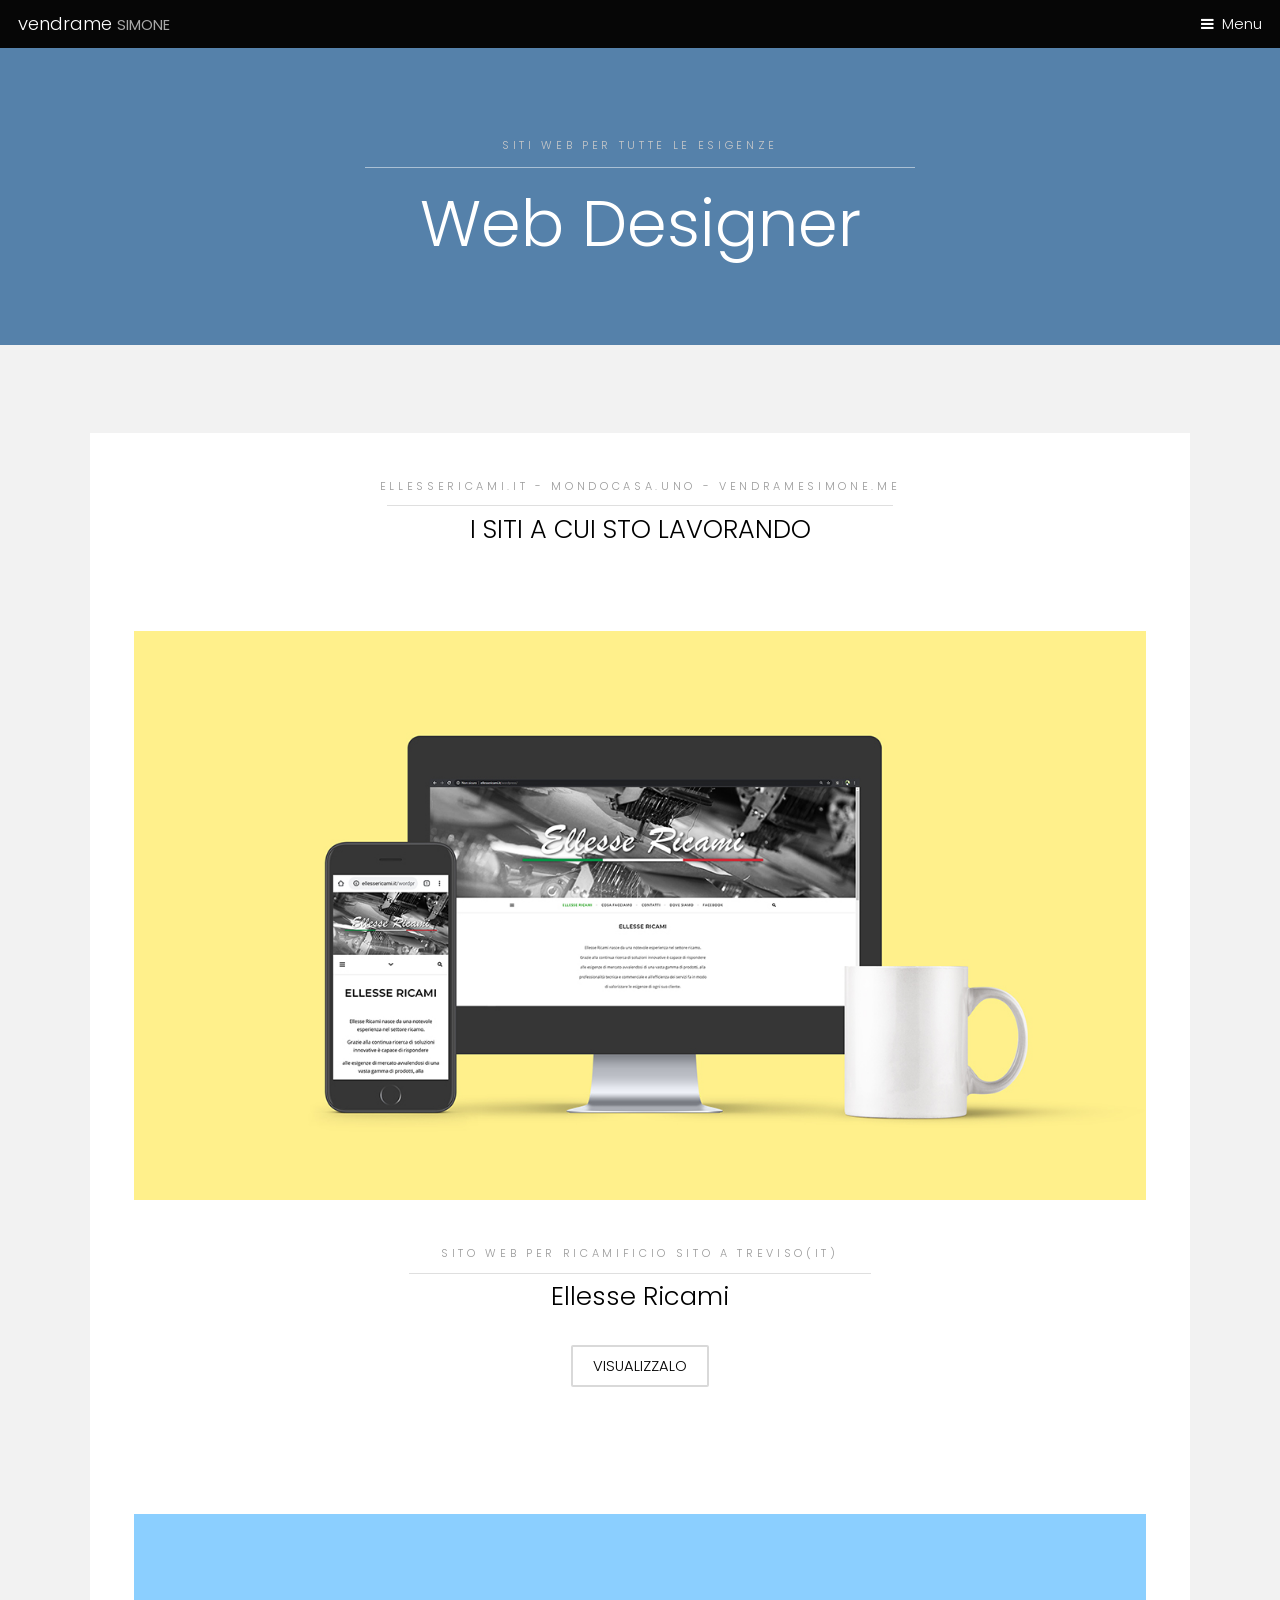
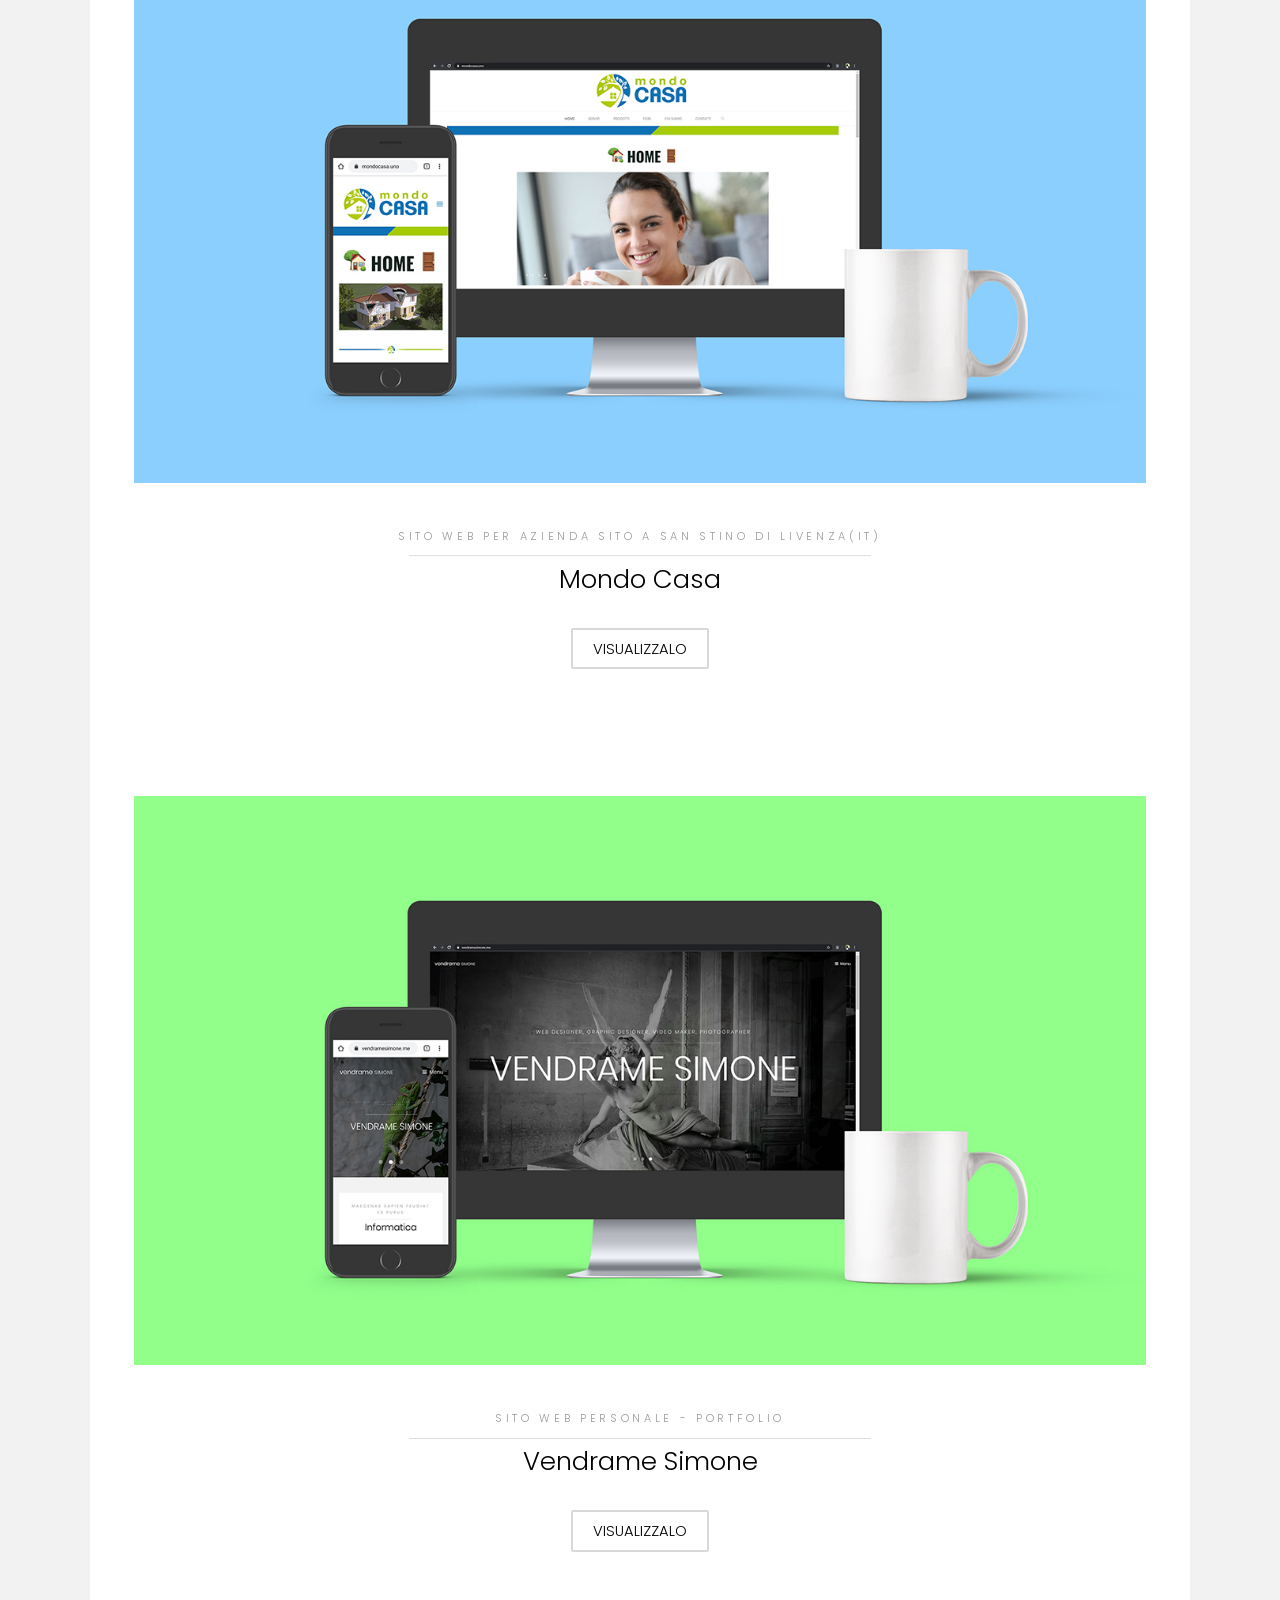
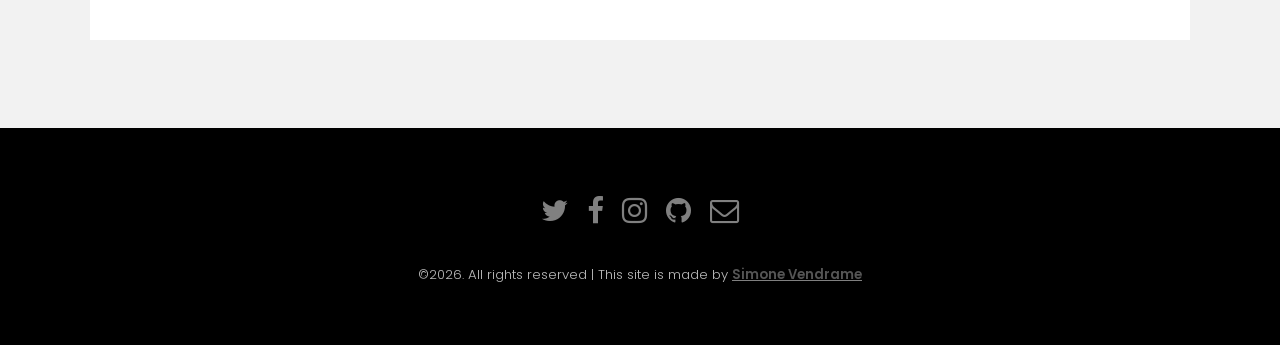
==== commit 45926171: "Add files via upload" ====
--- a/contactus.html
+++ b/contactus.html
@@ -1,26 +1,26 @@
 <!DOCTYPE HTML>
 <html>
 	<head>
-		<title>Vendrame Simone</title>
-		<link rel="shortcut icon" href="https://www.vendramesimone.me/images/favicon.ico" type="image/ico" />
+		<title>Web Designer - Vendrame Simone</title>
 		<meta charset="utf-8" />
 		<meta name="viewport" content="width=device-width, initial-scale=1" />
 		<link rel="stylesheet" href="assets/css/main.css" />
 	</head>
-	<body>
+	<body class="subpage">
 
 		<!-- Header -->
-			<header id="header" class="alt">
-				<div class="logo"><a src="https://www.vendramesimone.me">vendrame <span>SIMONE</span></a></div>
+			<header id="header">
+				<div class="logo"><a href="https://www.vendramesimone.me">vendrame <span>SIMONE</span></a></div>
 				<a href="#menu">Menu</a>
 			</header>
+
 		<!-- Nav -->
 			<nav id="menu">
 				<ul class="links">
 					<li><a href="https://www.vendramesimone.me">Home</a></li>
 					<li><a href="webdesigner.html">Web Designer</a></li>
 					<li><a href="graphicdesigner.html">Graphic Designer</a></li>
-					<li><a href="photographer.html">Photographer</a></li>
+					<li><a href="photographer.html">Photo</a></li>
 					<li><a href="other.html">Altro</a></li>
 					<li><a href="contactus.html">Contatti</a></li>
 					<li><a href="generic.html">generic</a></li>
@@ -28,180 +28,104 @@
 				</ul>
 			</nav>
 
-		<!-- Banner -->
-			<section class="banner full">
-				<article>
-					<img src="images/Parigi-185.jpg" alt="" />
-					<div class="inner">
-						<header>
-							<p style="font-size: 1.2vw">Web Designer, Graphic Designer, Video Maker, Photographer</p>
-							<a href="vendramesimone.me"><h2 style="font-size: 8vw">VENDRAME SIMONE</h2></a>
-						</header>
-					</div>
-				</article>
-				<article>
-					<img src="images/POLA-28.jpg" alt="" />
-					<div class="inner">
-						<header>
-							<p style="font-size: 1.2vw">Web Designer, Graphic Designer, Video Maker, Photographer</p>
-							<a href="vendramesimone.me"><h2 style="font-size: 8vw">VENDRAME SIMONE</h2></a>
-						</header>
-					</div>
-				</article>
-				<article>
-					<img src="images/Parigi-132.jpg"  alt="" />
-					<div class="inner">
-						<header>
-							<p style="font-size: 1.2vw">Web Designer, Graphic Designer, Video Maker, Photographer</p>
-							<a href="vendramesimone.me"><h2 style="font-size: 8vw">VENDRAME SIMONE</h2></a>
-						</header>
-					</div>
-				</article>
-			</section>
-
 		<!-- One -->
-			<section id="one" class="wrapper style2">
+			<section id="One" class="wrapper style4">
 				<div class="inner">
-					<div class="grid-style">
-
-						<div>
-							<div class="box">
-								<div class="image fit">
-									<img src="images/siti1.jpg" alt="" />
-								</div>
-								<div class="content">
-									<header class="align-center">
-										<p>siti web per tutte le esigenze</p>
-										<h2>Web Designer</h2>
-									</header>
-									<p>Il web designer svolge due compiti principali: da un lato progetta la comunicazione visiva di un sito web e dall'altro codifica in linguaggio web (codice HTML & CSS) creando le singole pagine di un sito.</p>
-									<footer class="align-center">
-										<a href="#" class="button alt">Entra</a>
-									</footer>
-								</div>
-							</div>
-						</div>
-
-						<div>
-							<div class="box">
-								<div class="image fit">
-									<img src="images/grafica.gif" alt="" />
-								</div>
-								<div class="content">
-									<header class="align-center">
-										<p>grafiche e video di tutti i tipi</p>
-										<h2>Grafic Designer & Video Maker</h2>
-									</header>
-									<p>Il Graphic Designer e il Video Maker si occupano di realizzare file di tipo multimediale utilizzando programmi come &copyAdobe Photoshop CC, &copyAdobe Premiere Pro CC o &copyAdobe After Effect CC.<br></p>
-									<footer class="align-center">
-										<a href="#" class="button alt">Entra</a>
-									</footer>
-								</div>
-							</div>
-						</div>
-						<div>
-							<div class="box">
-								<div class="image fit">
-									<img src="images/fotografie.gif" alt="" />
-								</div>
-								<div class="content">
-									<header class="align-center">
-										<p>fotografie paesaggi ed eventi</p>
-										<h2>Photographer</h2>
-									</header>
-									<p>Il fotografo pratica la fotografia come professione seguendo principi etici e legali, volti a soddisfare il committente.<br></p>
-									<footer class="align-center">
-										<a href="#" class="button alt">Entra</a>
-									</footer>
-								</div>
-							</div>
-						</div>
-						<div style="align:center">
-							<div class="box">
-								<div class="image fit">
-									<img src="images/altro1.jpg" alt="" />
-								</div>
-								<div class="content">
-									<header class="align-center">
-										<p>effetti per instagram e facebook</p>
-										<h2>Altro</h2>
-									</header>
-									<p>Realizzazione di effetti e filtri AR per &copyInstagram e &copyFacebook utilizzando &copySpark AR.</p>
-									<footer class="align-center">
-										<a href="#" class="button alt">Entra</a>
-									</footer>
-								</div>
-							</div>
-						</div>
-
-					</div>
+					<header class="align-center">
+						<p>siti web per tutte le esigenze</p>
+						<h2 style="font-size:5vw">Web Designer</h2>
+					</header>
 				</div>
 			</section>
 
 		<!-- Two -->
-			<section id="two" class="wrapper style3">
+			<section id="two" class="wrapper style2">
 				<div class="inner">
-					<header class="align-center">
-						<p>sono uno studente con diploma di Istituto Tecnico Informatico con la passione per l'informatica, la grafica, la fotografia e per le novità tecnologiche</p>
-						<h2>CURRICULUM VITAE</h2>
-					</header>
-				</div>
-			</section>
+					<div class="box">
+						<div class="content">
+							<header class="align-center">
+								<p>ellessericami.it - mondocasa.uno - vendramesimone.me</p>
+								<h2 style="font-size:2vw">I SITI A CUI STO LAVORANDO</h2>
+							</header>
+								<p><br></p>
 
-		<!-- Three -->
-			<section id="three" class="wrapper style2">
-				<div class="inner">
-					<header class="align-center">
-						<p class="special">Nam vel ante sit amet libero scelerisque facilisis eleifend vitae urna</p>
-						<h2>Morbi maximus justo</h2>
-					</header>
-					<div class="gallery">
-						<div>
-							<div class="image fit">
-								<a href="#"><img src="images/pic01.jpg" alt="" /></a>
-							</div>
-						</div>
-						<div>
-							<div class="image fit">
-								<a href="#"><img src="images/pic02.jpg" alt="" /></a>
-							</div>
-						</div>
-						<div>
-							<div class="image fit">
-								<a href="#"><img src="images/pic03.jpg" alt="" /></a>
-							</div>
-						</div>
-						<div>
-							<div class="image fit">
-								<a href="#"><img src="images/pic04.jpg" alt="" /></a>
-							</div>
+										<div>
+											<div class="box">
+												<div class="image fit">
+													<img src="images/ellesse.jpg" alt=""/>
+												</div>
+												<div class="content">
+													<header class="align-center">
+														<p>Sito Web per ricamificio sito a Treviso(IT)</p>
+														<h2>Ellesse Ricami</h2>
+													</header>
+													<footer class="align-center">
+														<a href="https://www.ellessericami.it" class="button alt">Visualizzalo</a>
+													</footer>
+												</div>
+											</div>
+										</div>
+										<p><br></p>
+										<div>
+											<div class="box">
+												<div class="image fit" width="600px">
+													<img src="images/mondocasa.jpg" alt=""/>
+												</div>
+												<div class="content">
+													<header class="align-center">
+														<p>Sito Web per azienda sito a San Stino di Livenza(IT)</p>
+														<h2>Mondo Casa</h2>
+													</header>
+													<footer class="align-center">
+														<a href="https://www.mondocasa.uno" class="button alt">Visualizzalo</a>
+													</footer>
+												</div>
+											</div>
+										</div>
+										<p><br></p>
+										<div>
+											<div class="box">
+												<div class="image fit">
+													<img src="images/vendramesimone.jpg" alt="" />
+												</div>
+												<div class="content">
+													<header class="align-center">
+														<p>Sito web personale - portfolio</p>
+														<h2>Vendrame Simone</h2>
+													</header>
+													<footer class="align-center">
+														<a href="https://www.vendramesimone.me" class="button alt">Visualizzalo</a>
+													</footer>
+												</div>
+											</div>
+										</div>
 						</div>
 					</div>
 				</div>
 			</section>
 
+			<!-- Footer -->
+				<footer id="footer">
+					<div class="container">
+						<ul class="icons">
+							<li><a href="https://twitter.com/vendrame_simone" class="icon fa-twitter"><span class="label">Twitter</span></a></li>
+							<li><a href="https://www.facebook.com/simo.vendra/" class="icon fa-facebook"><span class="label">Facebook</span></a></li>
+							<li><a href="https://www.instagram.com/vendramephotographer/" class="icon fa-instagram"><span class="label">Instagram</span></a></li>
+							<li><a href="https://github.com/vendramesimone" class="icon fa-github"><span class="label">GitHub</span></a></li>
+							<li><a href="mailto:vendramephotographer@gmail.com" class="icon fa-envelope-o"><span class="label">Email</span></a></li>
+						</ul>
+					</div>
 
-		<!-- Footer -->
-			<footer id="footer">
-				<div class="container">
-					<ul class="icons">
-						<li><a href="#" class="icon fa-twitter"><span class="label">Twitter</span></a></li>
-						<li><a href="#" class="icon fa-facebook"><span class="label">Facebook</span></a></li>
-						<li><a href="#" class="icon fa-instagram"><span class="label">Instagram</span></a></li>
-						<li><a href="#" class="icon fa-envelope-o"><span class="label">Email</span></a></li>
-					</ul>
-				</div>
+					<div class="copyright">
+						&copy;<script>document.write(new Date().getFullYear());</script>. All rights reserved | This site is made by <a href="https://www.vendramesimone.me"><b>Simone Vendrame</b></a>
+					</div>
+				</footer>
 
-				<div class="copyright">
-					&copy;<script>document.write(new Date().getFullYear());</script>. All rights reserved | This site is made by <a href="https://www.vendramesimone.me"><b>Simone Vendrame</b></a>
-				</div>
-			</footer>
-
-		<!-- Scripts -->
-			<script src="assets/js/jquery.min.js"></script>
-			<script src="assets/js/jquery.scrollex.min.js"></script>
-			<script src="assets/js/skel.min.js"></script>
-			<script src="assets/js/util.js"></script>
-			<script src="assets/js/main.js"></script>
-	</body>
-</html>
+			<!-- Scripts -->
+				<script src="assets/js/jquery.min.js"></script>
+				<script src="assets/js/jquery.scrollex.min.js"></script>
+				<script src="assets/js/skel.min.js"></script>
+				<script src="assets/js/util.js"></script>
+				<script src="assets/js/main.js"></script>
+		</body>
+	</html>
--- a/assets/css/main.css
+++ b/assets/css/main.css
@@ -3372,6 +3372,1119 @@
 				z-index: 1;
 			}
 
+
+
+
+					.wrapper.style4 {
+						background-color: #000;
+						color: #bfbfbf;
+						background-image: url(../../images/azzurro.jpg);
+						background-size: cover;
+						background-attachment: fixed;
+						background-position: center;
+						position: relative;
+					}
+
+						.wrapper.style4 input, .wrapper.style4 select, .wrapper.style4 textarea {
+							color: #ffffff;
+						}
+
+						.wrapper.style4 a {
+							color: #cadbcc;
+						}
+
+						.wrapper.style4 strong, .wrapper.style4 b {
+							color: #ffffff;
+						}
+
+						.wrapper.style4 h1, .wrapper.style4 h2, .wrapper.style4 h3, .wrapper.style4 h4, .wrapper.style4 h5, .wrapper.style4 h6 {
+							color: #ffffff;
+						}
+
+						.wrapper.style4 blockquote {
+							border-left-color: rgba(255, 255, 255, 0.25);
+						}
+
+						.wrapper.style4 code {
+							background: rgba(255, 255, 255, 0.075);
+							border-color: rgba(255, 255, 255, 0.25);
+						}
+
+						.wrapper.style4 hr {
+							border-bottom-color: rgba(255, 255, 255, 0.25);
+						}
+
+						.wrapper.style4 .box {
+							border-color: rgba(255, 255, 255, 0.25);
+						}
+
+						.wrapper.style4 input[type="submit"],
+						.wrapper.style4 input[type="reset"],
+						.wrapper.style4 input[type="button"],
+						.wrapper.style4 button,
+						.wrapper.style4 .button {
+							background-color: #f2f2f2;
+							color: #000 !important;
+						}
+
+							.wrapper.style4 input[type="submit"]:hover,
+							.wrapper.style4 input[type="reset"]:hover,
+							.wrapper.style4 input[type="button"]:hover,
+							.wrapper.style4 button:hover,
+							.wrapper.style4 .button:hover {
+								background-color: white;
+							}
+
+							.wrapper.style4 input[type="submit"]:active,
+							.wrapper.style4 input[type="reset"]:active,
+							.wrapper.style4 input[type="button"]:active,
+							.wrapper.style4 button:active,
+							.wrapper.style4 .button:active {
+								background-color: #e5e5e5;
+							}
+
+							.wrapper.style4 input[type="submit"].alt,
+							.wrapper.style4 input[type="reset"].alt,
+							.wrapper.style4 input[type="button"].alt,
+							.wrapper.style4 button.alt,
+							.wrapper.style4 .button.alt {
+								background-color: transparent;
+								box-shadow: inset 0 0 0 2px rgba(255, 255, 255, 0.25);
+								color: #ffffff !important;
+							}
+
+								.wrapper.style4 input[type="submit"].alt:hover,
+								.wrapper.style4 input[type="reset"].alt:hover,
+								.wrapper.style4 input[type="button"].alt:hover,
+								.wrapper.style4 button.alt:hover,
+								.wrapper.style4 .button.alt:hover {
+									background-color: rgba(255, 255, 255, 0.075);
+								}
+
+								.wrapper.style4 input[type="submit"].alt:active,
+								.wrapper.style4 input[type="reset"].alt:active,
+								.wrapper.style4 input[type="button"].alt:active,
+								.wrapper.style4 button.alt:active,
+								.wrapper.style4 .button.alt:active {
+									background-color: rgba(255, 255, 255, 0.2);
+								}
+
+								.wrapper.style4 input[type="submit"].alt.icon:before,
+								.wrapper.style4 input[type="reset"].alt.icon:before,
+								.wrapper.style4 input[type="button"].alt.icon:before,
+								.wrapper.style4 button.alt.icon:before,
+								.wrapper.style4 .button.alt.icon:before {
+									color: #999999;
+								}
+
+							.wrapper.style4 input[type="submit"].special,
+							.wrapper.style4 input[type="reset"].special,
+							.wrapper.style4 input[type="button"].special,
+							.wrapper.style4 button.special,
+							.wrapper.style4 .button.special {
+								background-color: #cadbcc;
+								color: #ffffff !important;
+							}
+
+								.wrapper.style4 input[type="submit"].special:hover,
+								.wrapper.style4 input[type="reset"].special:hover,
+								.wrapper.style4 input[type="button"].special:hover,
+								.wrapper.style4 button.special:hover,
+								.wrapper.style4 .button.special:hover {
+									background-color: #9b4f90;
+								}
+
+								.wrapper.style4 input[type="submit"].special:active,
+								.wrapper.style4 input[type="reset"].special:active,
+								.wrapper.style4 input[type="button"].special:active,
+								.wrapper.style4 button.special:active,
+								.wrapper.style4 .button.special:active {
+									background-color: #3c7a54;
+								}
+
+						.wrapper.style4 label {
+							color: #ffffff;
+						}
+
+						.wrapper.style4 input[type="text"],
+						.wrapper.style4 input[type="password"],
+						.wrapper.style4 input[type="email"],
+						.wrapper.style4 select,
+						.wrapper.style4 textarea {
+							background: rgba(255, 255, 255, 0.075);
+							border-color: rgba(255, 255, 255, 0.25);
+						}
+
+							.wrapper.style4 input[type="text"]:focus,
+							.wrapper.style4 input[type="password"]:focus,
+							.wrapper.style4 input[type="email"]:focus,
+							.wrapper.style4 select:focus,
+							.wrapper.style4 textarea:focus {
+								border-color: #cadbcc;
+								box-shadow: 0 0 0 1px #cadbcc;
+							}
+
+						.wrapper.style4 .select-wrapper:before {
+							color: rgba(255, 255, 255, 0.25);
+						}
+
+						.wrapper.style4 input[type="checkbox"] + label,
+						.wrapper.style4 input[type="radio"] + label {
+							color: #bfbfbf;
+						}
+
+							.wrapper.style4 input[type="checkbox"] + label:before,
+							.wrapper.style4 input[type="radio"] + label:before {
+								background: rgba(255, 255, 255, 0.075);
+								border-color: rgba(255, 255, 255, 0.25);
+							}
+
+						.wrapper.style4 input[type="checkbox"]:checked + label:before,
+						.wrapper.style4 input[type="radio"]:checked + label:before {
+							background-color: #cadbcc;
+							border-color: #cadbcc;
+							color: #ffffff;
+						}
+
+						.wrapper.style4 input[type="checkbox"]:focus + label:before,
+						.wrapper.style4 input[type="radio"]:focus + label:before {
+							border-color: #cadbcc;
+							box-shadow: 0 0 0 1px #cadbcc;
+						}
+
+						.wrapper.style4 ::-webkit-input-placeholder {
+							color: #999999 !important;
+						}
+
+						.wrapper.style4 :-moz-placeholder {
+							color: #999999 !important;
+						}
+
+						.wrapper.style4 ::-moz-placeholder {
+							color: #999999 !important;
+						}
+
+						.wrapper.style4 :-ms-input-placeholder {
+							color: #999999 !important;
+						}
+
+						.wrapper.style4 .formerize-placeholder {
+							color: #999999 !important;
+						}
+
+						.wrapper.style4 ul.alt li {
+							border-top-color: rgba(255, 255, 255, 0.25);
+						}
+
+						.wrapper.style4 header p {
+							color: #c9c9c9;
+						}
+
+						.wrapper.style4 table tbody tr {
+							border-color: rgba(255, 255, 255, 0.25);
+						}
+
+							.wrapper.style4 table tbody tr:nth-child(2n + 1) {
+								background-color: rgba(255, 255, 255, 0.075);
+							}
+
+						.wrapper.style4 table th {
+							color: #ffffff;
+						}
+
+						.wrapper.style4 table thead {
+							border-bottom-color: rgba(255, 255, 255, 0.25);
+						}
+
+						.wrapper.style4 table tfoot {
+							border-top-color: rgba(255, 255, 255, 0.25);
+						}
+
+						.wrapper.style4 table.alt tbody tr td {
+							border-color: rgba(255, 255, 255, 0.25);
+						}
+
+						.wrapper.style4 .inner {
+							position: relative;
+							z-index: 2;
+						}
+
+						.wrapper.style4 p {
+							text-transform: uppercase;
+							font-size: .75rem;
+							font-weight: 300;
+							margin: 0 0 .5rem 0;
+							padding: 0 0 1rem 0;
+							letter-spacing: .25rem;
+						}
+
+							.wrapper.style4 p:after {
+								content: '';
+								position: absolute;
+								margin: auto;
+								right: 0;
+								bottom: 0;
+								left: 0;
+								width: 50%;
+								height: 1px;
+								background-color: rgba(255, 255, 255, 0.5);
+							}
+
+						.wrapper.style4:before {
+							-moz-transition: opacity 3s ease;
+							-webkit-transition: opacity 3s ease;
+							-ms-transition: opacity 3s ease;
+							transition: opacity 3s ease;
+							-moz-transition-delay: 1.25s;
+							-webkit-transition-delay: 1.25s;
+							-ms-transition-delay: 1.25s;
+							transition-delay: 1.25s;
+							content: '';
+							display: block;
+							background-color: rgba(0, 0, 0, 0.95);
+							height: 100%;
+							left: 0;
+							opacity: 0.35;
+							position: absolute;
+							top: 0;
+							width: 100%;
+							z-index: 1;
+						}
+
+
+
+
+						.wrapper.style6 {
+							background-color: #000;
+							color: #bfbfbf;
+							background-image: url(../../images/verde.jpg);
+							background-size: cover;
+							background-attachment: fixed;
+							background-position: center;
+							position: relative;
+						}
+
+							.wrapper.style6 input, .wrapper.style6 select, .wrapper.style6 textarea {
+								color: #ffffff;
+							}
+
+							.wrapper.style6 a {
+								color: #cadbcc;
+							}
+
+							.wrapper.style6 strong, .wrapper.style6 b {
+								color: #ffffff;
+							}
+
+							.wrapper.style6 h1, .wrapper.style6 h2, .wrapper.style6 h3, .wrapper.style6 h4, .wrapper.style6 h5, .wrapper.style6 h6 {
+								color: #ffffff;
+							}
+
+							.wrapper.style6 blockquote {
+								border-left-color: rgba(255, 255, 255, 0.25);
+							}
+
+							.wrapper.style6 code {
+								background: rgba(255, 255, 255, 0.075);
+								border-color: rgba(255, 255, 255, 0.25);
+							}
+
+							.wrapper.style6 hr {
+								border-bottom-color: rgba(255, 255, 255, 0.25);
+							}
+
+							.wrapper.style6 .box {
+								border-color: rgba(255, 255, 255, 0.25);
+							}
+
+							.wrapper.style6 input[type="submit"],
+							.wrapper.style6 input[type="reset"],
+							.wrapper.style6 input[type="button"],
+							.wrapper.style6 button,
+							.wrapper.style6 .button {
+								background-color: #f2f2f2;
+								color: #000 !important;
+							}
+
+								.wrapper.style6 input[type="submit"]:hover,
+								.wrapper.style6 input[type="reset"]:hover,
+								.wrapper.style6 input[type="button"]:hover,
+								.wrapper.style6 button:hover,
+								.wrapper.style6 .button:hover {
+									background-color: white;
+								}
+
+								.wrapper.style6 input[type="submit"]:active,
+								.wrapper.style6 input[type="reset"]:active,
+								.wrapper.style6 input[type="button"]:active,
+								.wrapper.style6 button:active,
+								.wrapper.style6 .button:active {
+									background-color: #e5e5e5;
+								}
+
+								.wrapper.style6 input[type="submit"].alt,
+								.wrapper.style6 input[type="reset"].alt,
+								.wrapper.style6 input[type="button"].alt,
+								.wrapper.style6 button.alt,
+								.wrapper.style6 .button.alt {
+									background-color: transparent;
+									box-shadow: inset 0 0 0 2px rgba(255, 255, 255, 0.25);
+									color: #ffffff !important;
+								}
+
+									.wrapper.style6 input[type="submit"].alt:hover,
+									.wrapper.style6 input[type="reset"].alt:hover,
+									.wrapper.style6 input[type="button"].alt:hover,
+									.wrapper.style6 button.alt:hover,
+									.wrapper.style6 .button.alt:hover {
+										background-color: rgba(255, 255, 255, 0.075);
+									}
+
+									.wrapper.style6 input[type="submit"].alt:active,
+									.wrapper.style6 input[type="reset"].alt:active,
+									.wrapper.style6 input[type="button"].alt:active,
+									.wrapper.style6 button.alt:active,
+									.wrapper.style6 .button.alt:active {
+										background-color: rgba(255, 255, 255, 0.2);
+									}
+
+									.wrapper.style6 input[type="submit"].alt.icon:before,
+									.wrapper.style6 input[type="reset"].alt.icon:before,
+									.wrapper.style6 input[type="button"].alt.icon:before,
+									.wrapper.style6 button.alt.icon:before,
+									.wrapper.style6 .button.alt.icon:before {
+										color: #999999;
+									}
+
+								.wrapper.style6 input[type="submit"].special,
+								.wrapper.style6 input[type="reset"].special,
+								.wrapper.style6 input[type="button"].special,
+								.wrapper.style6 button.special,
+								.wrapper.style6 .button.special {
+									background-color: #cadbcc;
+									color: #ffffff !important;
+								}
+
+									.wrapper.style6 input[type="submit"].special:hover,
+									.wrapper.style6 input[type="reset"].special:hover,
+									.wrapper.style6 input[type="button"].special:hover,
+									.wrapper.style6 button.special:hover,
+									.wrapper.style6 .button.special:hover {
+										background-color: #9b4f90;
+									}
+
+									.wrapper.style6 input[type="submit"].special:active,
+									.wrapper.style6 input[type="reset"].special:active,
+									.wrapper.style6 input[type="button"].special:active,
+									.wrapper.style6 button.special:active,
+									.wrapper.style6 .button.special:active {
+										background-color: #3c7a54;
+									}
+
+							.wrapper.style6 label {
+								color: #ffffff;
+							}
+
+							.wrapper.style6 input[type="text"],
+							.wrapper.style6 input[type="password"],
+							.wrapper.style6 input[type="email"],
+							.wrapper.style6 select,
+							.wrapper.style6 textarea {
+								background: rgba(255, 255, 255, 0.075);
+								border-color: rgba(255, 255, 255, 0.25);
+							}
+
+								.wrapper.style6 input[type="text"]:focus,
+								.wrapper.style6 input[type="password"]:focus,
+								.wrapper.style6 input[type="email"]:focus,
+								.wrapper.style6 select:focus,
+								.wrapper.style6 textarea:focus {
+									border-color: #cadbcc;
+									box-shadow: 0 0 0 1px #cadbcc;
+								}
+
+							.wrapper.style6 .select-wrapper:before {
+								color: rgba(255, 255, 255, 0.25);
+							}
+
+							.wrapper.style6 input[type="checkbox"] + label,
+							.wrapper.style6 input[type="radio"] + label {
+								color: #bfbfbf;
+							}
+
+								.wrapper.style6 input[type="checkbox"] + label:before,
+								.wrapper.style6 input[type="radio"] + label:before {
+									background: rgba(255, 255, 255, 0.075);
+									border-color: rgba(255, 255, 255, 0.25);
+								}
+
+							.wrapper.style6 input[type="checkbox"]:checked + label:before,
+							.wrapper.style6 input[type="radio"]:checked + label:before {
+								background-color: #cadbcc;
+								border-color: #cadbcc;
+								color: #ffffff;
+							}
+
+							.wrapper.style6 input[type="checkbox"]:focus + label:before,
+							.wrapper.style6 input[type="radio"]:focus + label:before {
+								border-color: #cadbcc;
+								box-shadow: 0 0 0 1px #cadbcc;
+							}
+
+							.wrapper.style6 ::-webkit-input-placeholder {
+								color: #999999 !important;
+							}
+
+							.wrapper.style6 :-moz-placeholder {
+								color: #999999 !important;
+							}
+
+							.wrapper.style6 ::-moz-placeholder {
+								color: #999999 !important;
+							}
+
+							.wrapper.style6 :-ms-input-placeholder {
+								color: #999999 !important;
+							}
+
+							.wrapper.style6 .formerize-placeholder {
+								color: #999999 !important;
+							}
+
+							.wrapper.style6 ul.alt li {
+								border-top-color: rgba(255, 255, 255, 0.25);
+							}
+
+							.wrapper.style6 header p {
+								color: #c9c9c9;
+							}
+
+							.wrapper.style6 table tbody tr {
+								border-color: rgba(255, 255, 255, 0.25);
+							}
+
+								.wrapper.style6 table tbody tr:nth-child(2n + 1) {
+									background-color: rgba(255, 255, 255, 0.075);
+								}
+
+							.wrapper.style6 table th {
+								color: #ffffff;
+							}
+
+							.wrapper.style6 table thead {
+								border-bottom-color: rgba(255, 255, 255, 0.25);
+							}
+
+							.wrapper.style6 table tfoot {
+								border-top-color: rgba(255, 255, 255, 0.25);
+							}
+
+							.wrapper.style6 table.alt tbody tr td {
+								border-color: rgba(255, 255, 255, 0.25);
+							}
+
+							.wrapper.style6 .inner {
+								position: relative;
+								z-index: 2;
+							}
+
+							.wrapper.style6 p {
+								text-transform: uppercase;
+								font-size: .75rem;
+								font-weight: 300;
+								margin: 0 0 .5rem 0;
+								padding: 0 0 1rem 0;
+								letter-spacing: .25rem;
+							}
+
+								.wrapper.style6 p:after {
+									content: '';
+									position: absolute;
+									margin: auto;
+									right: 0;
+									bottom: 0;
+									left: 0;
+									width: 50%;
+									height: 1px;
+									background-color: rgba(255, 255, 255, 0.5);
+								}
+
+							.wrapper.style6:before {
+								-moz-transition: opacity 3s ease;
+								-webkit-transition: opacity 3s ease;
+								-ms-transition: opacity 3s ease;
+								transition: opacity 3s ease;
+								-moz-transition-delay: 1.25s;
+								-webkit-transition-delay: 1.25s;
+								-ms-transition-delay: 1.25s;
+								transition-delay: 1.25s;
+								content: '';
+								display: block;
+								background-color: rgba(0, 0, 0, 0.95);
+								height: 100%;
+								left: 0;
+								opacity: 0.35;
+								position: absolute;
+								top: 0;
+								width: 100%;
+								z-index: 1;
+							}
+
+
+							.wrapper.style8 {
+								background-color: #000;
+								color: #bfbfbf;
+								background-image: url(../../images/giallo.jpg);
+								background-size: cover;
+								background-attachment: fixed;
+								background-position: center;
+								position: relative;
+							}
+
+								.wrapper.style8 input, .wrapper.style8 select, .wrapper.style8 textarea {
+									color: #ffffff;
+								}
+
+								.wrapper.style8 a {
+									color: #cadbcc;
+								}
+
+								.wrapper.style8 strong, .wrapper.style8 b {
+									color: #ffffff;
+								}
+
+								.wrapper.style8 h1, .wrapper.style8 h2, .wrapper.style8 h3, .wrapper.style8 h4, .wrapper.style8 h5, .wrapper.style8 h6 {
+									color: #ffffff;
+								}
+
+								.wrapper.style8 blockquote {
+									border-left-color: rgba(255, 255, 255, 0.25);
+								}
+
+								.wrapper.style8 code {
+									background: rgba(255, 255, 255, 0.075);
+									border-color: rgba(255, 255, 255, 0.25);
+								}
+
+								.wrapper.style8 hr {
+									border-bottom-color: rgba(255, 255, 255, 0.25);
+								}
+
+								.wrapper.style8 .box {
+									border-color: rgba(255, 255, 255, 0.25);
+								}
+
+								.wrapper.style8 input[type="submit"],
+								.wrapper.style8 input[type="reset"],
+								.wrapper.style8 input[type="button"],
+								.wrapper.style8 button,
+								.wrapper.style8 .button {
+									background-color: #f2f2f2;
+									color: #000 !important;
+								}
+
+									.wrapper.style8 input[type="submit"]:hover,
+									.wrapper.style8 input[type="reset"]:hover,
+									.wrapper.style8 input[type="button"]:hover,
+									.wrapper.style8 button:hover,
+									.wrapper.style8 .button:hover {
+										background-color: white;
+									}
+
+									.wrapper.style8 input[type="submit"]:active,
+									.wrapper.style8 input[type="reset"]:active,
+									.wrapper.style8 input[type="button"]:active,
+									.wrapper.style8 button:active,
+									.wrapper.style8 .button:active {
+										background-color: #e5e5e5;
+									}
+
+									.wrapper.style8 input[type="submit"].alt,
+									.wrapper.style8 input[type="reset"].alt,
+									.wrapper.style8 input[type="button"].alt,
+									.wrapper.style8 button.alt,
+									.wrapper.style8 .button.alt {
+										background-color: transparent;
+										box-shadow: inset 0 0 0 2px rgba(255, 255, 255, 0.25);
+										color: #ffffff !important;
+									}
+
+										.wrapper.style8 input[type="submit"].alt:hover,
+										.wrapper.style8 input[type="reset"].alt:hover,
+										.wrapper.style8 input[type="button"].alt:hover,
+										.wrapper.style8 button.alt:hover,
+										.wrapper.style8 .button.alt:hover {
+											background-color: rgba(255, 255, 255, 0.075);
+										}
+
+										.wrapper.style8 input[type="submit"].alt:active,
+										.wrapper.style8 input[type="reset"].alt:active,
+										.wrapper.style8 input[type="button"].alt:active,
+										.wrapper.style8 button.alt:active,
+										.wrapper.style8 .button.alt:active {
+											background-color: rgba(255, 255, 255, 0.2);
+										}
+
+										.wrapper.style8 input[type="submit"].alt.icon:before,
+										.wrapper.style8 input[type="reset"].alt.icon:before,
+										.wrapper.style8 input[type="button"].alt.icon:before,
+										.wrapper.style8 button.alt.icon:before,
+										.wrapper.style8 .button.alt.icon:before {
+											color: #999999;
+										}
+
+									.wrapper.style8 input[type="submit"].special,
+									.wrapper.style8 input[type="reset"].special,
+									.wrapper.style8 input[type="button"].special,
+									.wrapper.style8 button.special,
+									.wrapper.style8 .button.special {
+										background-color: #cadbcc;
+										color: #ffffff !important;
+									}
+
+										.wrapper.style8 input[type="submit"].special:hover,
+										.wrapper.style8 input[type="reset"].special:hover,
+										.wrapper.style8 input[type="button"].special:hover,
+										.wrapper.style8 button.special:hover,
+										.wrapper.style8 .button.special:hover {
+											background-color: #9b4f90;
+										}
+
+										.wrapper.style8 input[type="submit"].special:active,
+										.wrapper.style8 input[type="reset"].special:active,
+										.wrapper.style8 input[type="button"].special:active,
+										.wrapper.style8 button.special:active,
+										.wrapper.style8 .button.special:active {
+											background-color: #3c7a54;
+										}
+
+								.wrapper.style8 label {
+									color: #ffffff;
+								}
+
+								.wrapper.style8 input[type="text"],
+								.wrapper.style8 input[type="password"],
+								.wrapper.style8 input[type="email"],
+								.wrapper.style8 select,
+								.wrapper.style8 textarea {
+									background: rgba(255, 255, 255, 0.075);
+									border-color: rgba(255, 255, 255, 0.25);
+								}
+
+									.wrapper.style8 input[type="text"]:focus,
+									.wrapper.style8 input[type="password"]:focus,
+									.wrapper.style8 input[type="email"]:focus,
+									.wrapper.style8 select:focus,
+									.wrapper.style8 textarea:focus {
+										border-color: #cadbcc;
+										box-shadow: 0 0 0 1px #cadbcc;
+									}
+
+								.wrapper.style8 .select-wrapper:before {
+									color: rgba(255, 255, 255, 0.25);
+								}
+
+								.wrapper.style8 input[type="checkbox"] + label,
+								.wrapper.style8 input[type="radio"] + label {
+									color: #bfbfbf;
+								}
+
+									.wrapper.style8 input[type="checkbox"] + label:before,
+									.wrapper.style8 input[type="radio"] + label:before {
+										background: rgba(255, 255, 255, 0.075);
+										border-color: rgba(255, 255, 255, 0.25);
+									}
+
+								.wrapper.style8 input[type="checkbox"]:checked + label:before,
+								.wrapper.style8 input[type="radio"]:checked + label:before {
+									background-color: #cadbcc;
+									border-color: #cadbcc;
+									color: #ffffff;
+								}
+
+								.wrapper.style8 input[type="checkbox"]:focus + label:before,
+								.wrapper.style8 input[type="radio"]:focus + label:before {
+									border-color: #cadbcc;
+									box-shadow: 0 0 0 1px #cadbcc;
+								}
+
+								.wrapper.style8 ::-webkit-input-placeholder {
+									color: #999999 !important;
+								}
+
+								.wrapper.style8 :-moz-placeholder {
+									color: #999999 !important;
+								}
+
+								.wrapper.style8 ::-moz-placeholder {
+									color: #999999 !important;
+								}
+
+								.wrapper.style8 :-ms-input-placeholder {
+									color: #999999 !important;
+								}
+
+								.wrapper.style8 .formerize-placeholder {
+									color: #999999 !important;
+								}
+
+								.wrapper.style8 ul.alt li {
+									border-top-color: rgba(255, 255, 255, 0.25);
+								}
+
+								.wrapper.style8 header p {
+									color: #c9c9c9;
+								}
+
+								.wrapper.style8 table tbody tr {
+									border-color: rgba(255, 255, 255, 0.25);
+								}
+
+									.wrapper.style8 table tbody tr:nth-child(2n + 1) {
+										background-color: rgba(255, 255, 255, 0.075);
+									}
+
+								.wrapper.style8 table th {
+									color: #ffffff;
+								}
+
+								.wrapper.style8 table thead {
+									border-bottom-color: rgba(255, 255, 255, 0.25);
+								}
+
+								.wrapper.style8 table tfoot {
+									border-top-color: rgba(255, 255, 255, 0.25);
+								}
+
+								.wrapper.style8 table.alt tbody tr td {
+									border-color: rgba(255, 255, 255, 0.25);
+								}
+
+								.wrapper.style8 .inner {
+									position: relative;
+									z-index: 2;
+								}
+
+								.wrapper.style8 p {
+									text-transform: uppercase;
+									font-size: .75rem;
+									font-weight: 300;
+									margin: 0 0 .5rem 0;
+									padding: 0 0 1rem 0;
+									letter-spacing: .25rem;
+								}
+
+									.wrapper.style8 p:after {
+										content: '';
+										position: absolute;
+										margin: auto;
+										right: 0;
+										bottom: 0;
+										left: 0;
+										width: 50%;
+										height: 1px;
+										background-color: rgba(255, 255, 255, 0.5);
+									}
+
+								.wrapper.style8:before {
+									-moz-transition: opacity 3s ease;
+									-webkit-transition: opacity 3s ease;
+									-ms-transition: opacity 3s ease;
+									transition: opacity 3s ease;
+									-moz-transition-delay: 1.25s;
+									-webkit-transition-delay: 1.25s;
+									-ms-transition-delay: 1.25s;
+									transition-delay: 1.25s;
+									content: '';
+									display: block;
+									background-color: rgba(0, 0, 0, 0.95);
+									height: 100%;
+									left: 0;
+									opacity: 0.35;
+									position: absolute;
+									top: 0;
+									width: 100%;
+									z-index: 1;
+								}
+								.wrapper.style10 {
+									background-color: #000;
+									color: #bfbfbf;
+									background-image: url(../../images/fucsia.jpg);
+									background-size: cover;
+									background-attachment: fixed;
+									background-position: center;
+									position: relative;
+								}
+
+									.wrapper.style10 input, .wrapper.style10 select, .wrapper.style10 textarea {
+										color: #ffffff;
+									}
+
+									.wrapper.style10 a {
+										color: #cadbcc;
+									}
+
+									.wrapper.style10 strong, .wrapper.style10 b {
+										color: #ffffff;
+									}
+
+									.wrapper.style10 h1, .wrapper.style10 h2, .wrapper.style10 h3, .wrapper.style10 h4, .wrapper.style10 h5, .wrapper.style10 h6 {
+										color: #ffffff;
+									}
+
+									.wrapper.style10 blockquote {
+										border-left-color: rgba(255, 255, 255, 0.25);
+									}
+
+									.wrapper.style10 code {
+										background: rgba(255, 255, 255, 0.075);
+										border-color: rgba(255, 255, 255, 0.25);
+									}
+
+									.wrapper.style10 hr {
+										border-bottom-color: rgba(255, 255, 255, 0.25);
+									}
+
+									.wrapper.style10 .box {
+										border-color: rgba(255, 255, 255, 0.25);
+									}
+
+									.wrapper.style10 input[type="submit"],
+									.wrapper.style10 input[type="reset"],
+									.wrapper.style10 input[type="button"],
+									.wrapper.style10 button,
+									.wrapper.style10 .button {
+										background-color: #f2f2f2;
+										color: #000 !important;
+									}
+
+										.wrapper.style10 input[type="submit"]:hover,
+										.wrapper.style10 input[type="reset"]:hover,
+										.wrapper.style10 input[type="button"]:hover,
+										.wrapper.style10 button:hover,
+										.wrapper.style10 .button:hover {
+											background-color: white;
+										}
+
+										.wrapper.style10 input[type="submit"]:active,
+										.wrapper.style10 input[type="reset"]:active,
+										.wrapper.style10 input[type="button"]:active,
+										.wrapper.style10 button:active,
+										.wrapper.style10 .button:active {
+											background-color: #e5e5e5;
+										}
+
+										.wrapper.style10 input[type="submit"].alt,
+										.wrapper.style10 input[type="reset"].alt,
+										.wrapper.style10 input[type="button"].alt,
+										.wrapper.style10 button.alt,
+										.wrapper.style10 .button.alt {
+											background-color: transparent;
+											box-shadow: inset 0 0 0 2px rgba(255, 255, 255, 0.25);
+											color: #ffffff !important;
+										}
+
+											.wrapper.style10 input[type="submit"].alt:hover,
+											.wrapper.style10 input[type="reset"].alt:hover,
+											.wrapper.style10 input[type="button"].alt:hover,
+											.wrapper.style10 button.alt:hover,
+											.wrapper.style10 .button.alt:hover {
+												background-color: rgba(255, 255, 255, 0.075);
+											}
+
+											.wrapper.style10 input[type="submit"].alt:active,
+											.wrapper.style10 input[type="reset"].alt:active,
+											.wrapper.style10 input[type="button"].alt:active,
+											.wrapper.style10 button.alt:active,
+											.wrapper.style10 .button.alt:active {
+												background-color: rgba(255, 255, 255, 0.2);
+											}
+
+											.wrapper.style10 input[type="submit"].alt.icon:before,
+											.wrapper.style10 input[type="reset"].alt.icon:before,
+											.wrapper.style10 input[type="button"].alt.icon:before,
+											.wrapper.style10 button.alt.icon:before,
+											.wrapper.style10 .button.alt.icon:before {
+												color: #999999;
+											}
+
+										.wrapper.style10 input[type="submit"].special,
+										.wrapper.style10 input[type="reset"].special,
+										.wrapper.style10 input[type="button"].special,
+										.wrapper.style10 button.special,
+										.wrapper.style10 .button.special {
+											background-color: #cadbcc;
+											color: #ffffff !important;
+										}
+
+											.wrapper.style10 input[type="submit"].special:hover,
+											.wrapper.style10 input[type="reset"].special:hover,
+											.wrapper.style10 input[type="button"].special:hover,
+											.wrapper.style10 button.special:hover,
+											.wrapper.style10 .button.special:hover {
+												background-color: #9b4f90;
+											}
+
+											.wrapper.style10 input[type="submit"].special:active,
+											.wrapper.style10 input[type="reset"].special:active,
+											.wrapper.style10 input[type="button"].special:active,
+											.wrapper.style10 button.special:active,
+											.wrapper.style10 .button.special:active {
+												background-color: #3c7a54;
+											}
+
+									.wrapper.style10 label {
+										color: #ffffff;
+									}
+
+									.wrapper.style10 input[type="text"],
+									.wrapper.style10 input[type="password"],
+									.wrapper.style10 input[type="email"],
+									.wrapper.style10 select,
+									.wrapper.style10 textarea {
+										background: rgba(255, 255, 255, 0.075);
+										border-color: rgba(255, 255, 255, 0.25);
+									}
+
+										.wrapper.style10 input[type="text"]:focus,
+										.wrapper.style10 input[type="password"]:focus,
+										.wrapper.style10 input[type="email"]:focus,
+										.wrapper.style10 select:focus,
+										.wrapper.style10 textarea:focus {
+											border-color: #cadbcc;
+											box-shadow: 0 0 0 1px #cadbcc;
+										}
+
+									.wrapper.style10 .select-wrapper:before {
+										color: rgba(255, 255, 255, 0.25);
+									}
+
+									.wrapper.style10 input[type="checkbox"] + label,
+									.wrapper.style10 input[type="radio"] + label {
+										color: #bfbfbf;
+									}
+
+										.wrapper.style10 input[type="checkbox"] + label:before,
+										.wrapper.style10 input[type="radio"] + label:before {
+											background: rgba(255, 255, 255, 0.075);
+											border-color: rgba(255, 255, 255, 0.25);
+										}
+
+									.wrapper.style10 input[type="checkbox"]:checked + label:before,
+									.wrapper.style10 input[type="radio"]:checked + label:before {
+										background-color: #cadbcc;
+										border-color: #cadbcc;
+										color: #ffffff;
+									}
+
+									.wrapper.style10 input[type="checkbox"]:focus + label:before,
+									.wrapper.style10 input[type="radio"]:focus + label:before {
+										border-color: #cadbcc;
+										box-shadow: 0 0 0 1px #cadbcc;
+									}
+
+									.wrapper.style10 ::-webkit-input-placeholder {
+										color: #999999 !important;
+									}
+
+									.wrapper.style10 :-moz-placeholder {
+										color: #999999 !important;
+									}
+
+									.wrapper.style10 ::-moz-placeholder {
+										color: #999999 !important;
+									}
+
+									.wrapper.style10 :-ms-input-placeholder {
+										color: #999999 !important;
+									}
+
+									.wrapper.style10 .formerize-placeholder {
+										color: #999999 !important;
+									}
+
+									.wrapper.style10 ul.alt li {
+										border-top-color: rgba(255, 255, 255, 0.25);
+									}
+
+									.wrapper.style10 header p {
+										color: #c9c9c9;
+									}
+
+									.wrapper.style10 table tbody tr {
+										border-color: rgba(255, 255, 255, 0.25);
+									}
+
+										.wrapper.style10 table tbody tr:nth-child(2n + 1) {
+											background-color: rgba(255, 255, 255, 0.075);
+										}
+
+									.wrapper.style10 table th {
+										color: #ffffff;
+									}
+
+									.wrapper.style10 table thead {
+										border-bottom-color: rgba(255, 255, 255, 0.25);
+									}
+
+									.wrapper.style10 table tfoot {
+										border-top-color: rgba(255, 255, 255, 0.25);
+									}
+
+									.wrapper.style10 table.alt tbody tr td {
+										border-color: rgba(255, 255, 255, 0.25);
+									}
+
+									.wrapper.style10 .inner {
+										position: relative;
+										z-index: 2;
+									}
+
+									.wrapper.style10 p {
+										text-transform: uppercase;
+										font-size: .75rem;
+										font-weight: 300;
+										margin: 0 0 .5rem 0;
+										padding: 0 0 1rem 0;
+										letter-spacing: .25rem;
+									}
+
+										.wrapper.style10 p:after {
+											content: '';
+											position: absolute;
+											margin: auto;
+											right: 0;
+											bottom: 0;
+											left: 0;
+											width: 50%;
+											height: 1px;
+											background-color: rgba(255, 255, 255, 0.5);
+										}
+
+									.wrapper.style10:before {
+										-moz-transition: opacity 3s ease;
+										-webkit-transition: opacity 3s ease;
+										-ms-transition: opacity 3s ease;
+										transition: opacity 3s ease;
+										-moz-transition-delay: 1.25s;
+										-webkit-transition-delay: 1.25s;
+										-ms-transition-delay: 1.25s;
+										transition-delay: 1.25s;
+										content: '';
+										display: block;
+										background-color: rgba(0, 0, 0, 0.95);
+										height: 100%;
+										left: 0;
+										opacity: 0.75;
+										position: absolute;
+										top: 0;
+										width: 100%;
+										z-index: 1;
+									}
+
+
+
+
 		@media screen and (max-width: 1280px) {
 
 			.wrapper > .inner {
